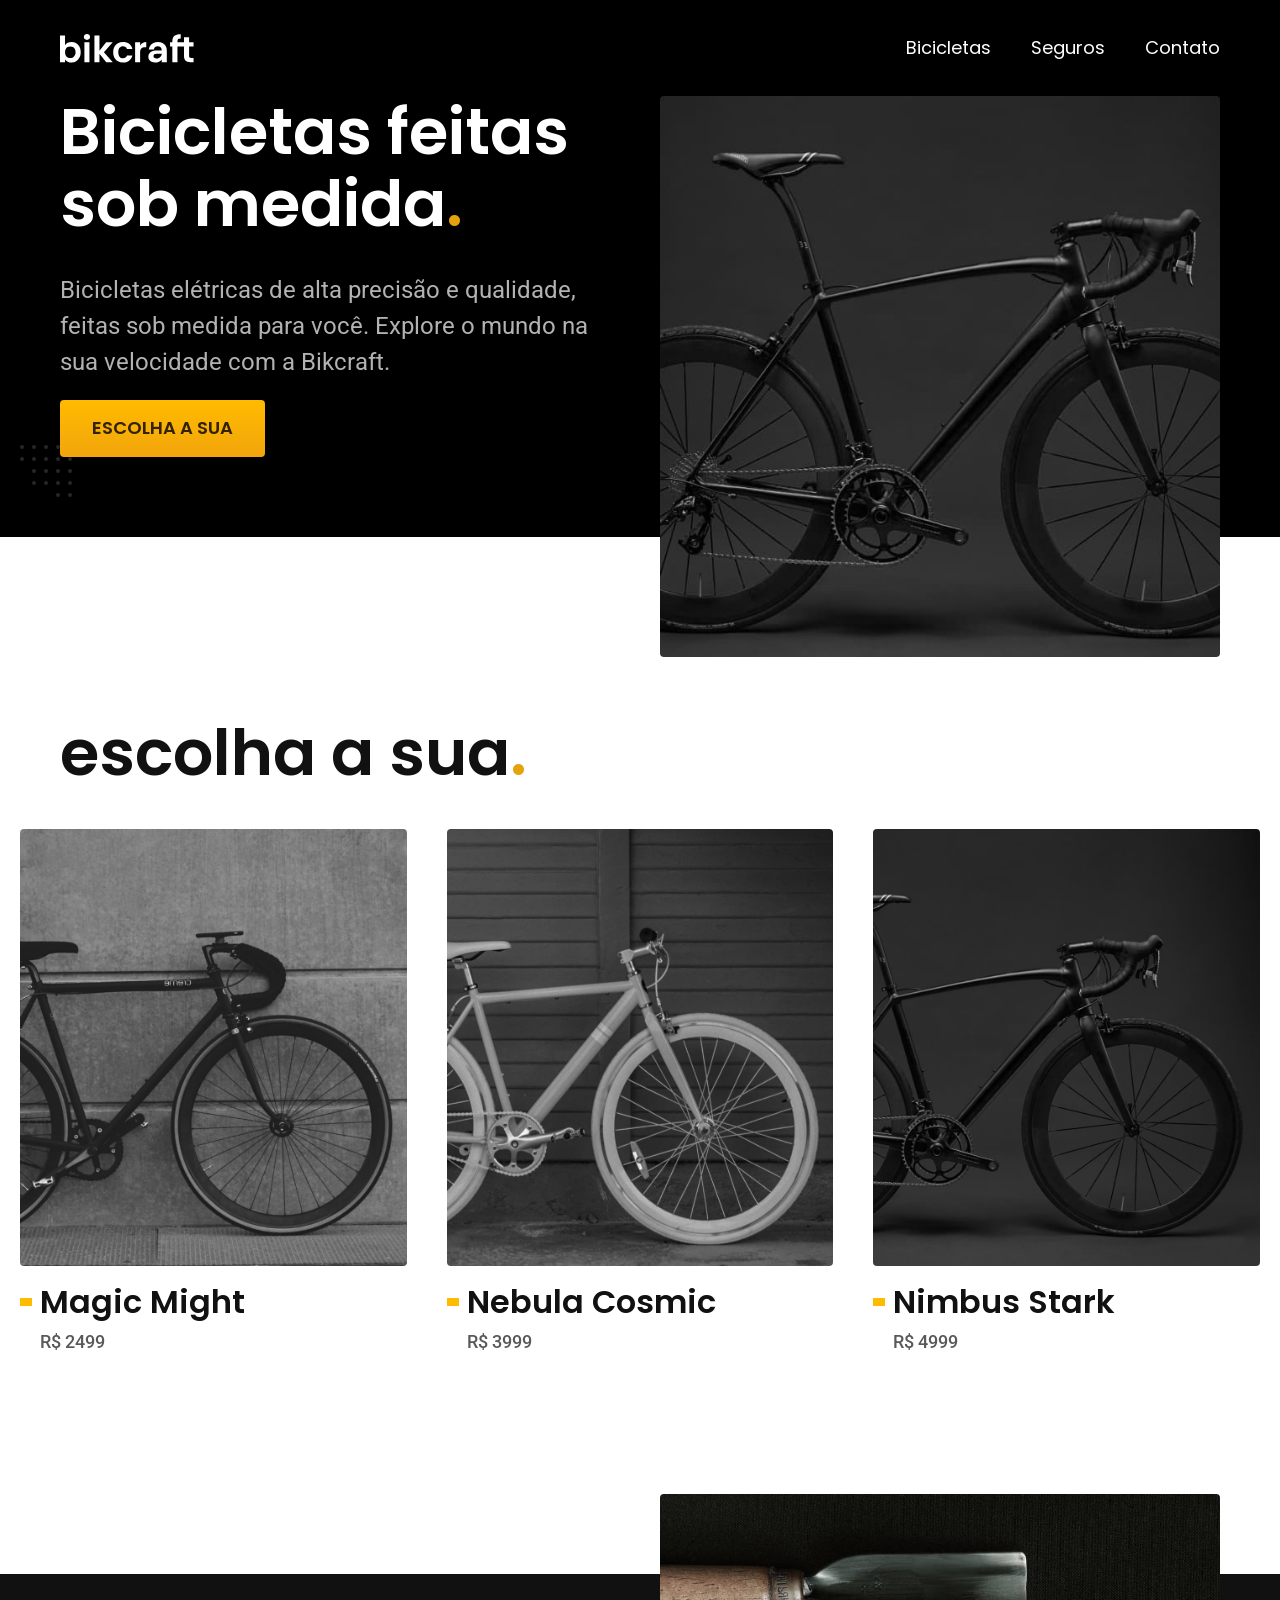
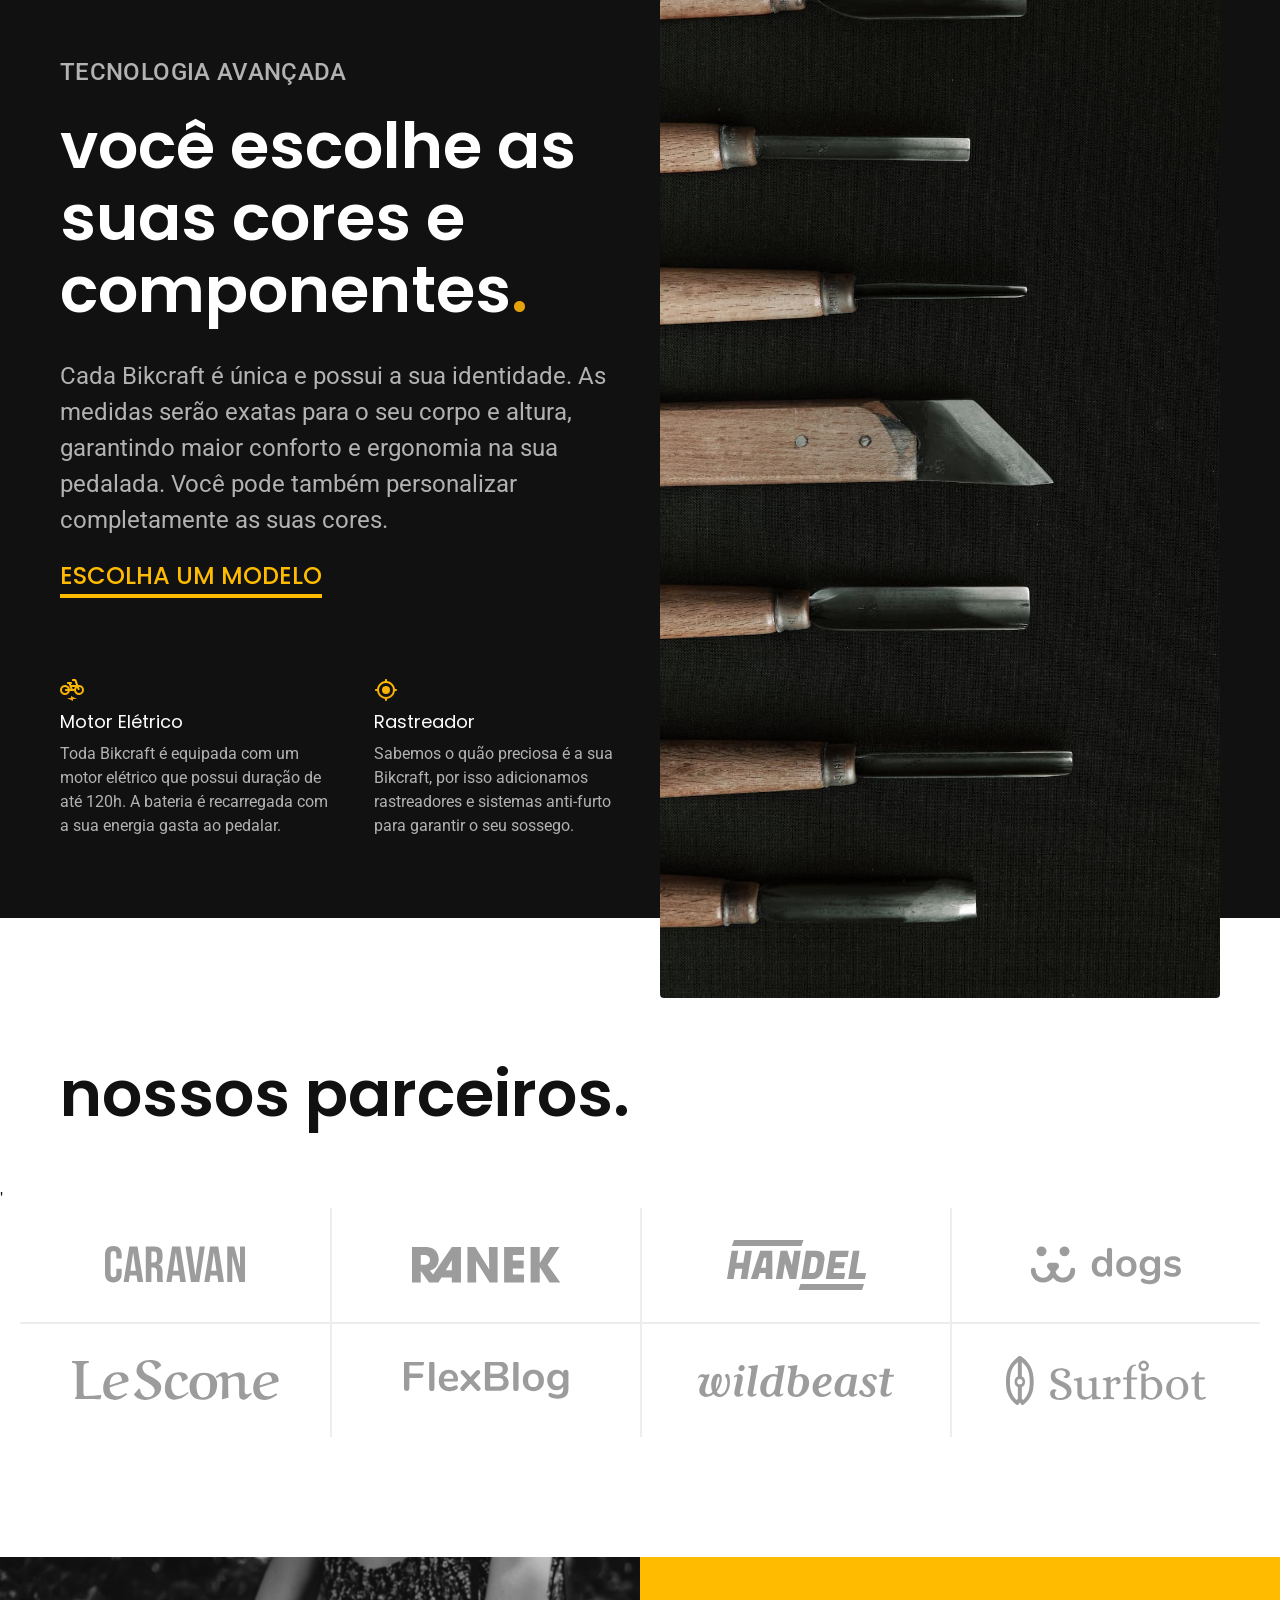
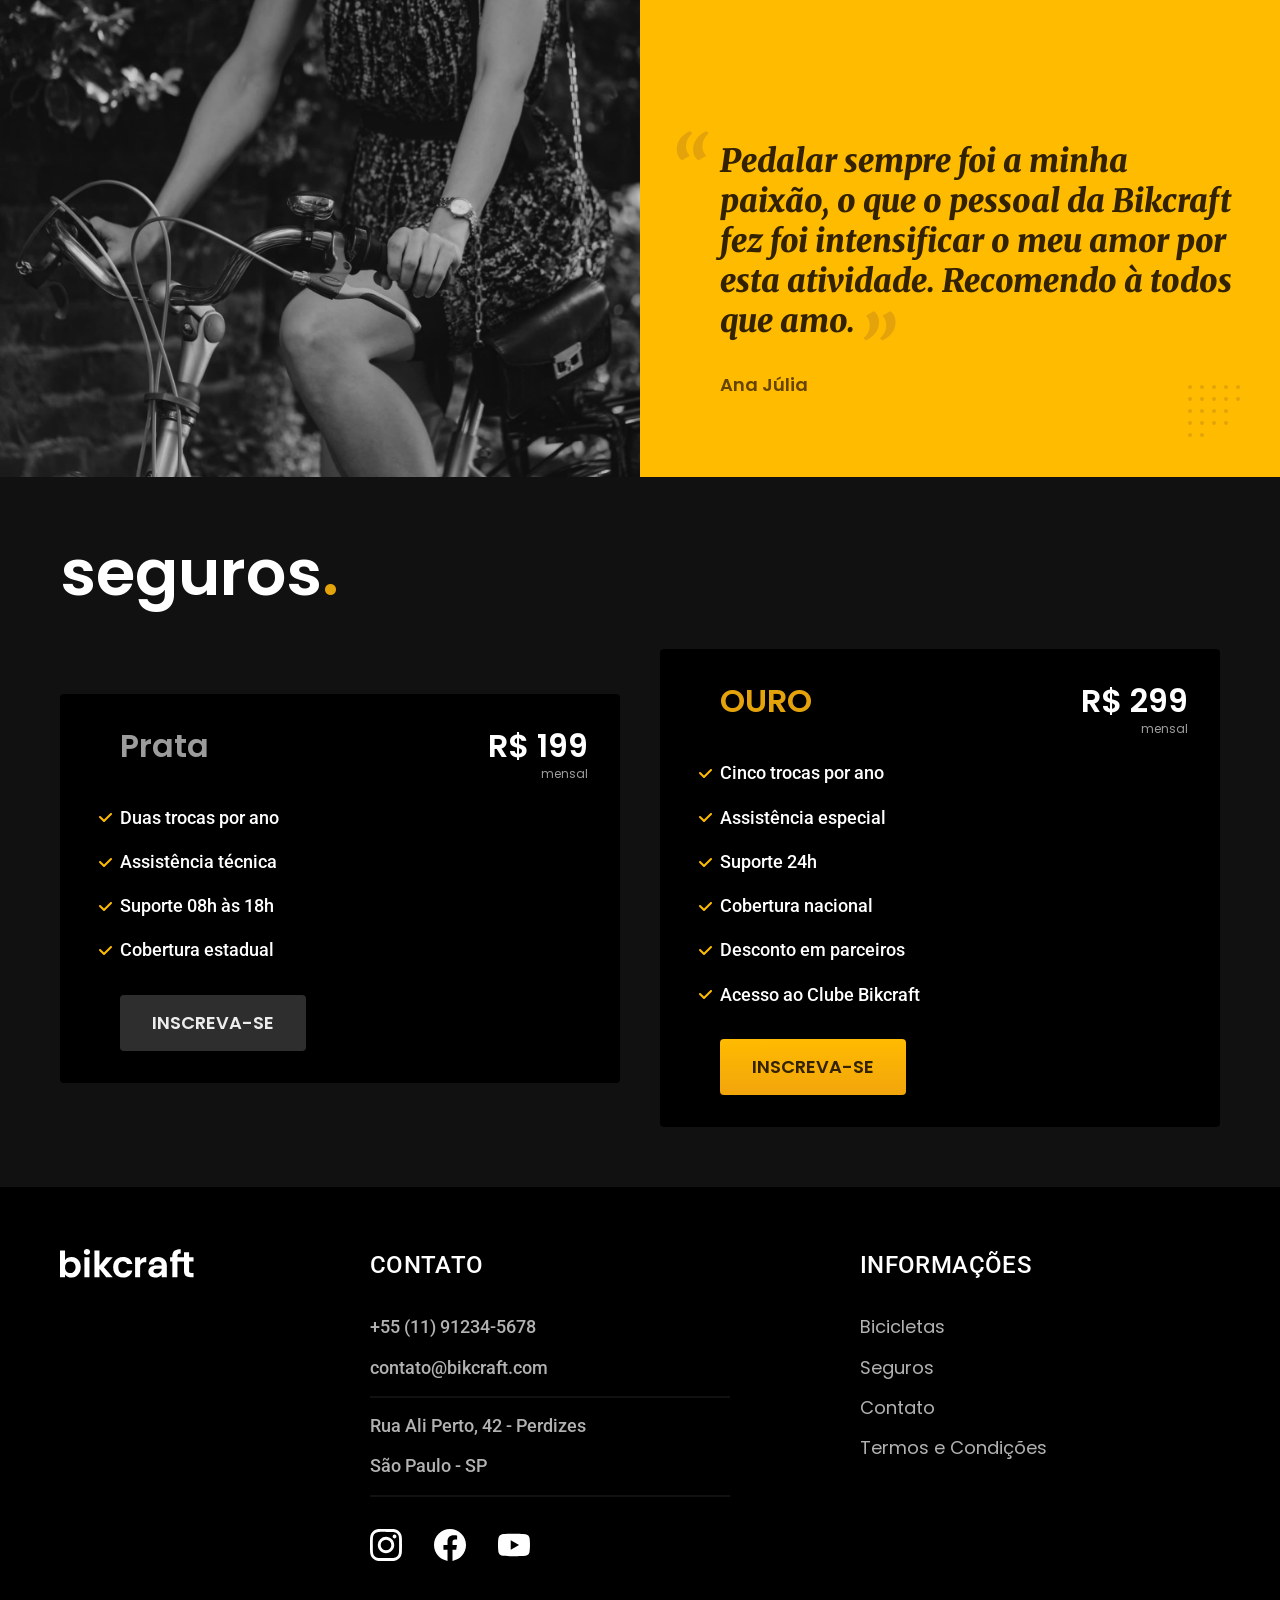
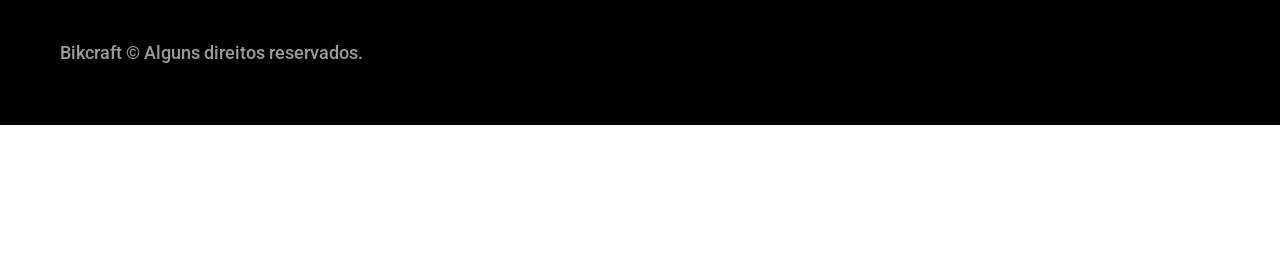
==== index.html @ 638754f0 "implementacao-JavaScript" ====
<!DOCTYPE html>
<html lang="pt-br">

<head>
  <meta charset="UTF-8">
  <meta name="viewport" content="width=device-width, initial-scale=1.0">
  <title>Bikcraft - Biciclétas Elétricas</title>
  <meta name="description" content="Bicicletas elétricas de alta precisão e qualidade, feitas sob medida para você. Explore o mundo na sua velocidade com a Bikcraft.">

  <link rel="preload" href="./css/style.css" as="style">
  <link rel="stylesheet" href="./css/style.css">

  <link rel="preconnect" href="https://fonts.googleapis.com">
  <link rel="preconnect" href="https://fonts.gstatic.com" crossorigin>
  <link href="https://fonts.googleapis.com/css2?family=Merriweather:ital,opsz,wght@0,18..144,900;1,18..144,900&family=Poppins:wght@400;600&family=Roboto:wght@400..500&display=swap" rel="stylesheet">
</head>

<body>
  <header class="header-bg">
    <div class="header container">
      <a href="./">
        <img src="./img/bikcraft.svg" width="136" height="32" alt="Bikcraft">
      </a>

      <nav aria-label="primaria">
        <ul class="header-menu font-1-m cor-w">
          <li><a href="./bicicletas.html">Bicicletas</a></li>
          <li><a href="./seguros.html">Seguros</a></li>
          <li><a href="./contato.html">Contato</a></li>
        </ul>
      </nav>
    </div>
  </header>

  <main class="intro-bg">
    <div class="intro container">
      <div class="intro-conteudo">
        <h1 class="font-1-xxl cor-w">Bicicletas feitas sob medida<span class="cor-p1">.</span></h1>
        <p class="font-2-l cor-5">Bicicletas elétricas de alta precisão e qualidade, feitas sob medida para você. Explore o mundo na sua velocidade com a Bikcraft.</p>
        <a href="./bicicletas.html" class="botao">Escolha a sua</a>
      </div>
      <picture>
        <source media="(max-width: 800px)" srcset="./img/bicicletas/nimbus.jpg">
        <img src="./img/fotos/introducao.jpg" width="1280" height="1600" alt="Bicicleta elétrica preta.">
      </picture>
    </div>
  </main>

  <article class="bicicletas-lista">
    <h2 class="font-1-xxl container">escolha a sua<span class="cor-p1">.</span></h2>

    <ul>
      <li>
        <a href="./bicicletas/magic.html">
          <img src="./img/bicicletas/magic-home.jpg" width="920" height="1040" alt="Bicicleta Magic">
          <h3 class="font-1-xl">Magic Might</h3>
          <span class="font-2-m cor-8">R$ 2499</span>
        </a>
      </li>
      <li>
        <a href="./bicicletas/Nebula.html">
          <img src="./img/bicicletas/nebula-home.jpg" width="920" height="1040" alt="Bicicleta Nebula">
          <h3 class="font-1-xl">Nebula Cosmic</h3>
          <span class="font-2-m cor-8">R$ 3999</span>
        </a>
      </li>
      <li>
        <a href="./bicicletas/Nimbus.html">
          <img src="./img/bicicletas/nimbus-home.jpg" width="920" height="1040" alt="Bicicleta Nimbus">
          <h3 class="font-1-xl">Nimbus Stark</h3>
          <span class="font-2-m cor-8">R$ 4999</span>
        </a>
      </li>
    </ul>
  </article>

  <article class="tecnologia-bg">
    <div class="tecnologia container">
      <div class="tecnologia-conteudo">
        <span class="font-2-l-b cor-5">Tecnologia Avançada</span>
        <h2 class="font-1-xxl cor-w">você escolhe as suas cores e componentes<span class="cor-p1">.</span></h2>
        <p class="font-2-l cor-5">Cada Bikcraft é única e possui a sua identidade. As medidas serão exatas para o seu corpo e altura, garantindo maior conforto e ergonomia na sua pedalada. Você pode também personalizar completamente as suas cores.</p>
        <a class="link" href="./bicicletas.html">Escolha um modelo</a>

        <div class="tecnologia-vantagens">
          <div>
            <img src="./img/icones/eletrica.svg" width="24" height="24" alt="">
            <h3 class="font-1-m cor-w">Motor Elétrico</h3>
            <p class="font-2-s cor-5">Toda Bikcraft é equipada com um motor elétrico que possui duração de até 120h. A bateria é recarregada com a sua energia gasta ao pedalar.</p>
          </div>
          <div>
            <img src="./img/icones/rastreador.svg" width="24" height="24" alt="">
            <h3 class="font-1-m cor-w">Rastreador</h3>
            <p class="font-2-s cor-5">Sabemos o quão preciosa é a sua Bikcraft, por isso adicionamos rastreadores e sistemas anti-furto para garantir o seu sossego.</p>
          </div>
        </div>
      </div>
      <div class="tecnologia-imagem">
        <img src="./img/fotos/tecnologia.jpg" width="1200" height="1920" alt="">
      </div>
    </div>
  </article>

  <section class="parceiros" aria-label="Nossos Parceiros">
    <h2 class="container font-1-xxl">nossos parceiros.</h2>'

    <ul>
      <li><img src="./img/parceiros/caravan.svg" width="140" height="38" alt="caravan"></li>
      <li><img src="./img/parceiros/ranek.svg" width="149" height="36" alt="ranek.svg"></li>
      <li><img src="./img/parceiros/handel.svg" width="139" height="50" alt="handel.svg"></li>
      <li><img src="./img/parceiros/dogs.svg" width="152" height="39" alt="dogs.svg"></li>
      <li><img src="./img/parceiros/lescone.svg" width="208" height="41" alt="lescone.svg"></li>
      <li><img src="./img/parceiros/flexblog.svg" width="165" height="38" alt="flexblog.svg"></li>
      <li><img src="./img/parceiros/wildbeast.svg" width="196" height="34" alt="wildbeast.svg"></li>
      <li><img src="./img/parceiros/surfbot.svg" width="200" height="49" alt="surfbot.svg"></li>
    </ul>
  </section>

  <section class="depoimento" aria-label="Depoimento">
    <div>
      <img src="./img/fotos/depoimento.jpg" width="1560" height="1360" alt="Pessoa pedalando uma bicicleta Bikcraft">
    </div>
    <div class="depoimento-conteudo">
      <blockquote class="font-1-xl cor-p5">
        <p>Pedalar sempre foi a minha paixão, o que o pessoal da Bikcraft fez foi intensificar o meu amor por esta atividade. Recomendo à todos que amo.</p>
      </blockquote>
      <span class="font-1-m-b cor-p4">Ana Júlia</span>
    </div>
  </section>

  <article class="seguros-bg">
    <div class="seguros container">
      <h2 class="font-1-xxl cor-w">seguros<span class="cor-p1">.</span></h2>
      <div class="seguros-item">
        <h3 class="font-1-xl cor-6">Prata</h3>
        <span class="font-1-xl cor-w">R$ 199 <span class="font-1-xs cor-6">mensal</span></span>
        <ul class="font-2-m cor-w">
          <li>Duas trocas por ano</li>
          <li>Assistência técnica</li>
          <li>Suporte 08h às 18h</li>
          <li>Cobertura estadual</li>
        </ul>
        <a class="botao secundario" href="./orcamento.html">Inscreva-se</a>
      </div>
      <div class="seguros-item">
        <h3 class="font-1-xl cor-p1">OURO</h3>
        <span class="font-1-xl cor-w">R$ 299 <span class="font-1-xs cor-6">mensal</span></span>
        <ul class="font-2-m cor-w">
          <li>Cinco trocas por ano</li>
          <li>Assistência especial</li>
          <li>Suporte 24h</li>
          <li>Cobertura nacional</li>
          <li>Desconto em parceiros</li>
          <li>Acesso ao Clube Bikcraft</li>
        </ul>
        <a class="botao" href="./orcamento.html">Inscreva-se</a>
      </div>
    </div>
  </article>

  <footer class="footer-bg">
    <div class="footer container">
      <img src="./img/bikcraft.svg" width="136" height="32" alt="Bikcraft">
      <div class="footer-contato">
        <h3 class="font-2-l-b cor-w">Contato</h3>
        <ul class="font-2-m cor-5">
          <li><a href="tel:+5511912345678">+55 (11) 91234-5678</a></li>
          <li><a href="mailto:contato@bikcraft.com">contato@bikcraft.com</a></li>
          <li>Rua Ali Perto, 42 - Perdizes</li>
          <li>São Paulo - SP</li>
        </ul>
        <div class="footer-redes">
          <a href="./">
            <img src="./img/redes/instagram.svg" width="32" height="32" alt="Instagram">
          </a>
          <a href="./">
            <img src="./img/redes/facebook.svg" width="32" height="32" alt="Facebook.svg">
          </a>
          <a href="./">
            <img src="./img/redes/youtube.svg" width="32" height="32" alt="Youtube.svg">
          </a>
        </div>
      </div>
      <div class="footer-infos">
        <h3 class="font-2-l-b cor-w">informações
        </h3>
        <nav>
          <ul class="font-1-m cor-5">
            <li>
            <li><a href="./bicicletas.html">Bicicletas</a></li>
            <li><a href="./seguros.html">Seguros</a></li>
            <li><a href="./contato.html">Contato</a></li>
            <li><a href="./termos.html">Termos e Condições</a></li>
            </li>
          </ul>
        </nav>
      </div>
      <p class="footer-copy font-2-m cor-6">Bikcraft © Alguns direitos reservados.</p>
    </div>
  </footer>

  <script src="./js/script.js"></script>
  <script src="./js/script.js"></script>
</body>

</html>
---- css/style.css ----
@import url("./global/global.css");
@import url("./global/header.css");
@import url("./global/footer.css");

/* Utilidades */
@import url("./utilidades/tipografia.css");
@import url("./utilidades/cores.css");
@import url("./utilidades/componentes.css");
@import url("./utilidades/formulario.css");

/* Home */
@import url("./home/intro.css");
@import url("./home/tecnologia.css");
@import url("./home/parceiros.css");
@import url("./home/depoimento.css");

/* Bicicletas */
@import url("./bicicletas/bicicletas-lista.css");
@import url("./bicicletas/bicicletas.css");

/* Bicicleta */
@import url("./bicicleta/bicicleta.css");
@import url("./bicicleta/seguro.css");

/* Seguros */
@import url("./seguros/seguros.css");
@import url("./seguros/vantagens.css");
@import url("./seguros/perguntas.css");

/* Contato */
@import url("./contato/contato.css");
@import url("./contato/lojas.css");

/* Contato */
@import url("./orcamento/orcamento.css");

/* Termos */
@import url("./termos/termos.css");
---- css/style.css ----
@import url("./global/global.css");
@import url("./global/header.css");
@import url("./global/footer.css");

/* Utilidades */
@import url("./utilidades/tipografia.css");
@import url("./utilidades/cores.css");
@import url("./utilidades/componentes.css");
@import url("./utilidades/formulario.css");

/* Home */
@import url("./home/intro.css");
@import url("./home/tecnologia.css");
@import url("./home/parceiros.css");
@import url("./home/depoimento.css");

/* Bicicletas */
@import url("./bicicletas/bicicletas-lista.css");
@import url("./bicicletas/bicicletas.css");

/* Bicicleta */
@import url("./bicicleta/bicicleta.css");
@import url("./bicicleta/seguro.css");

/* Seguros */
@import url("./seguros/seguros.css");
@import url("./seguros/vantagens.css");
@import url("./seguros/perguntas.css");

/* Contato */
@import url("./contato/contato.css");
@import url("./contato/lojas.css");

/* Contato */
@import url("./orcamento/orcamento.css");

/* Termos */
@import url("./termos/termos.css");
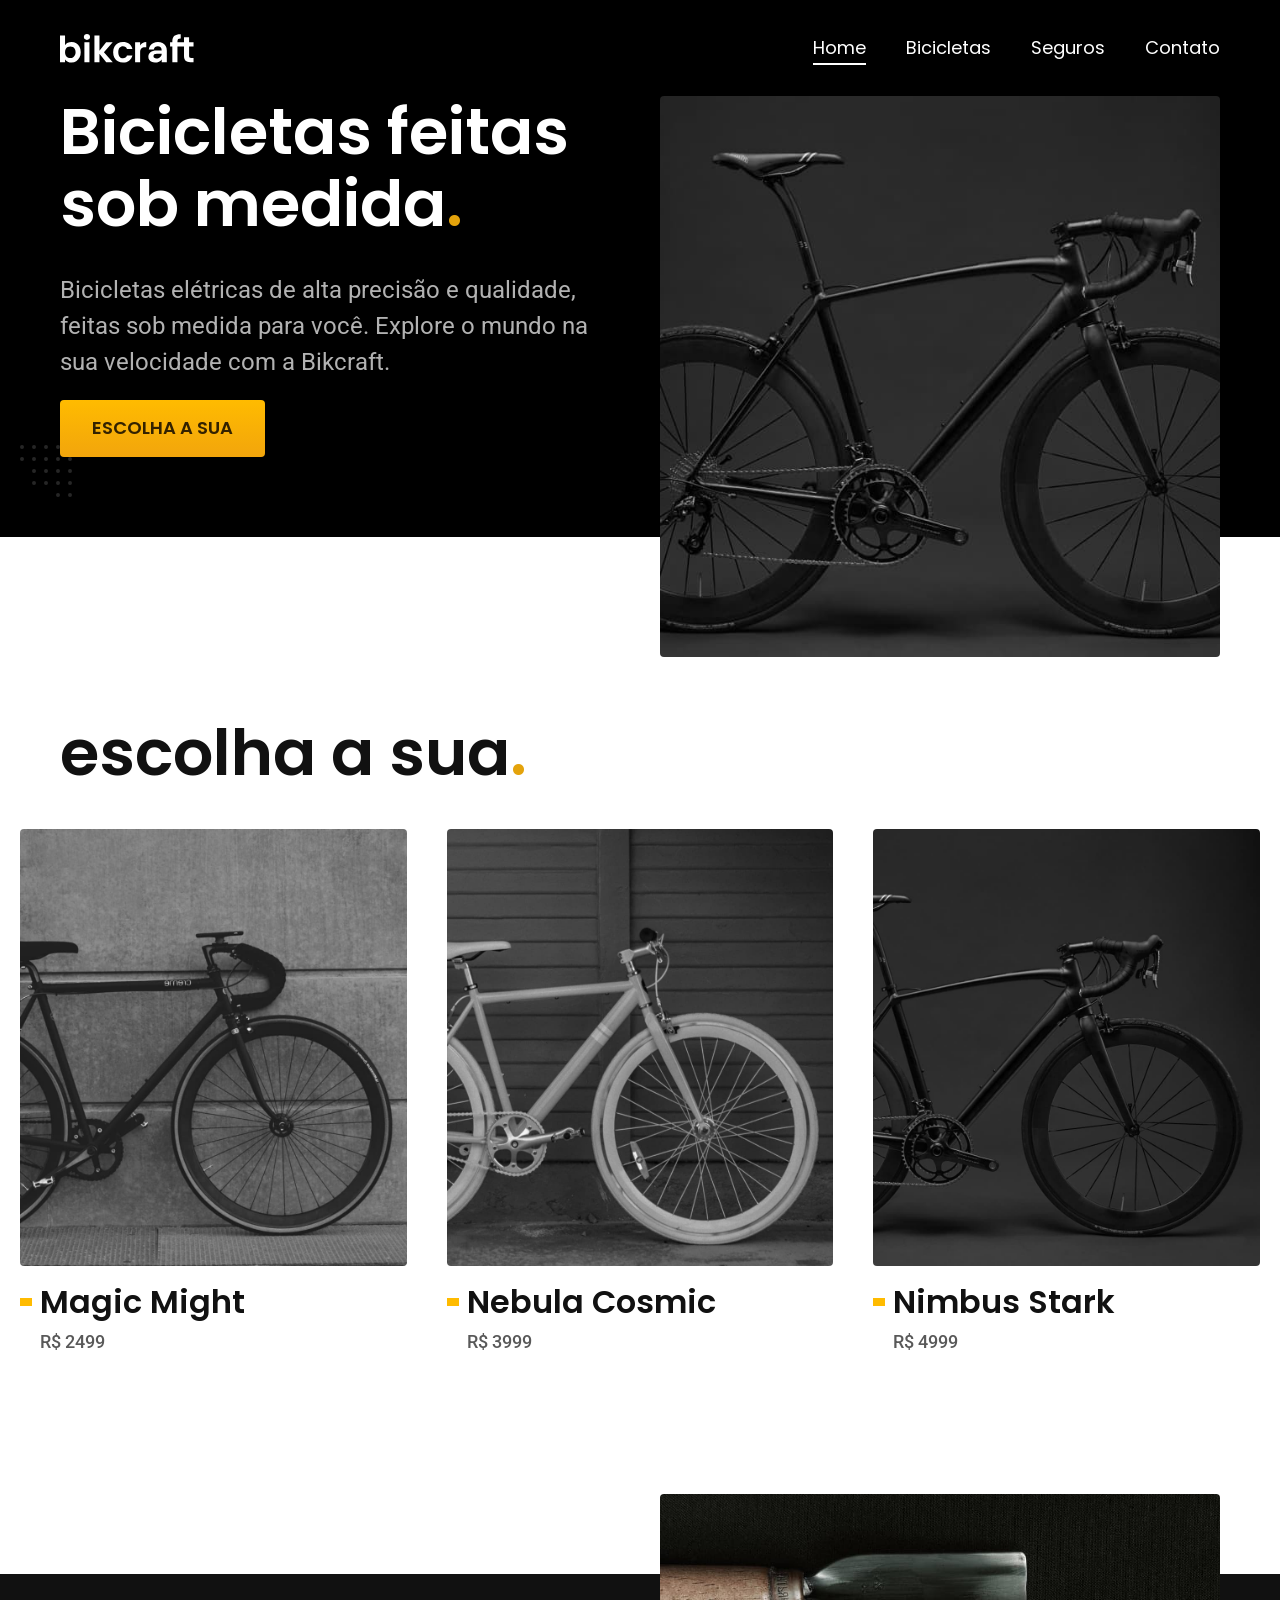
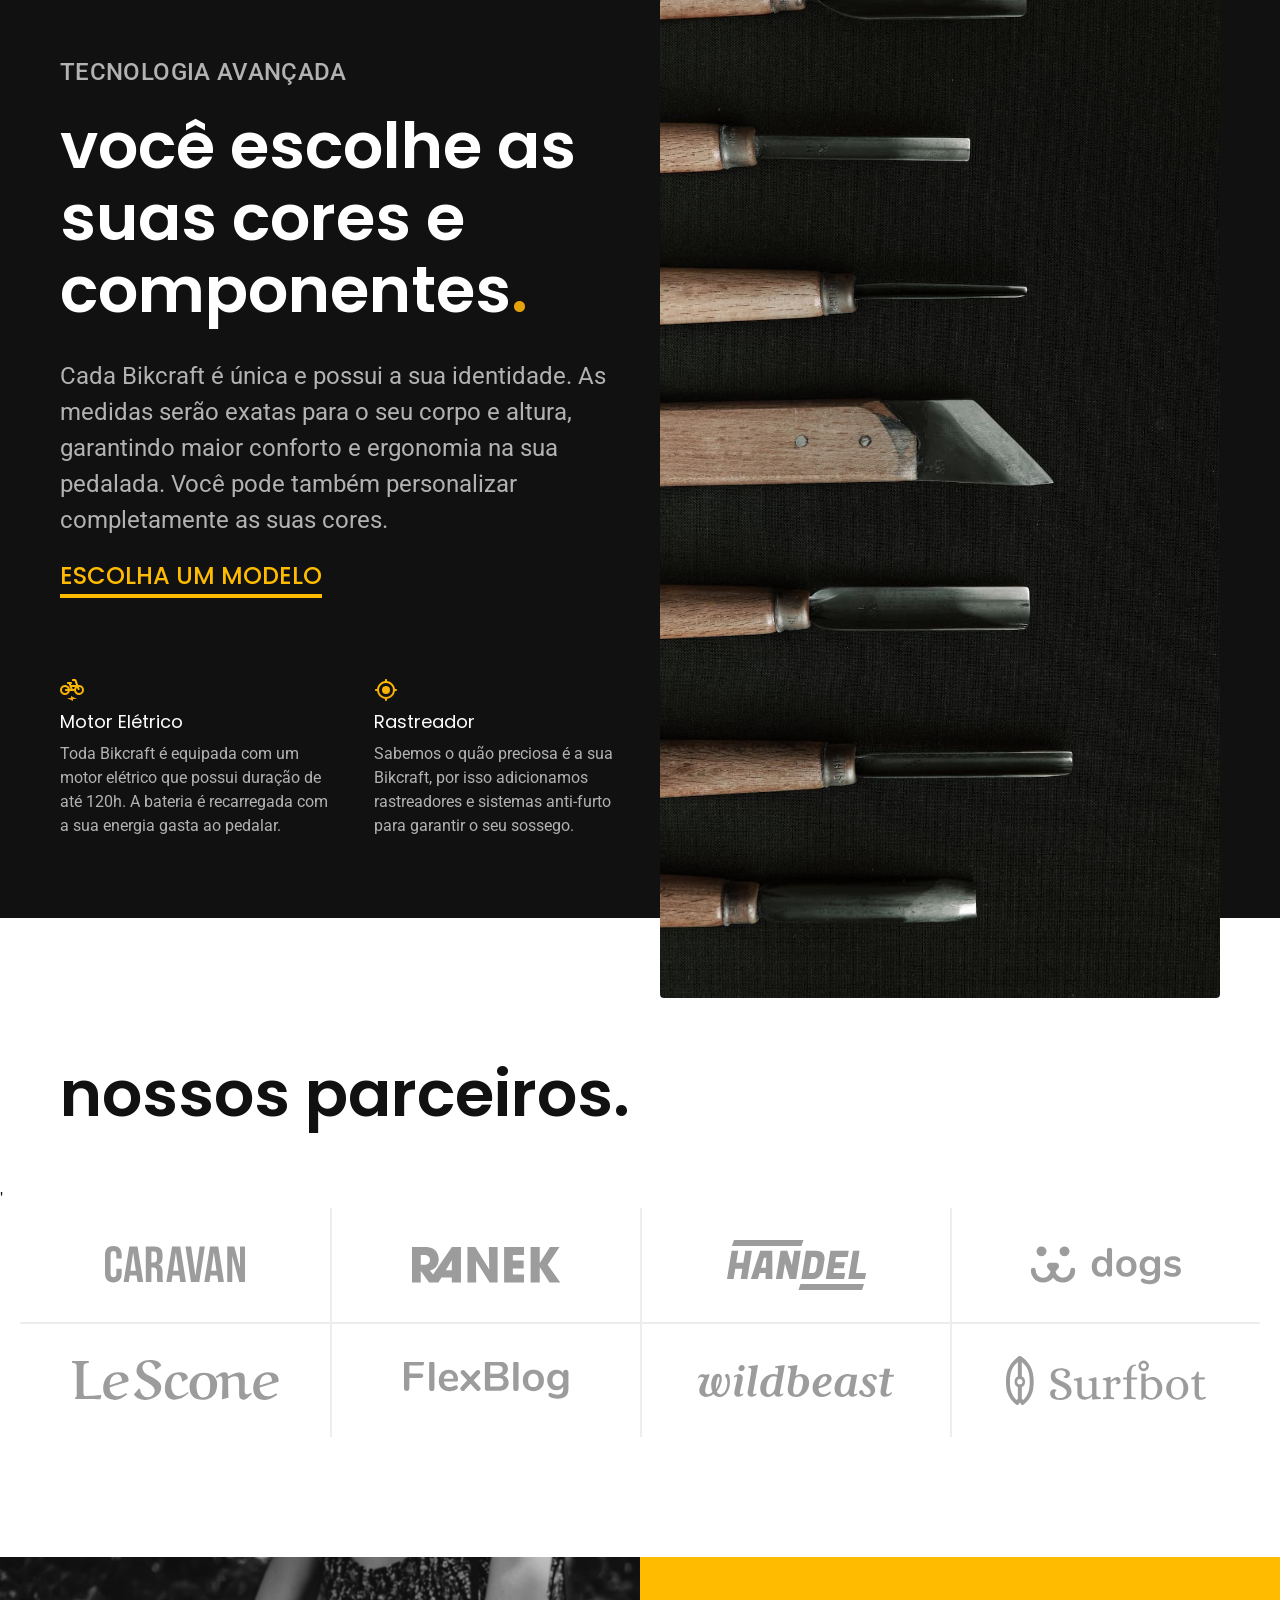
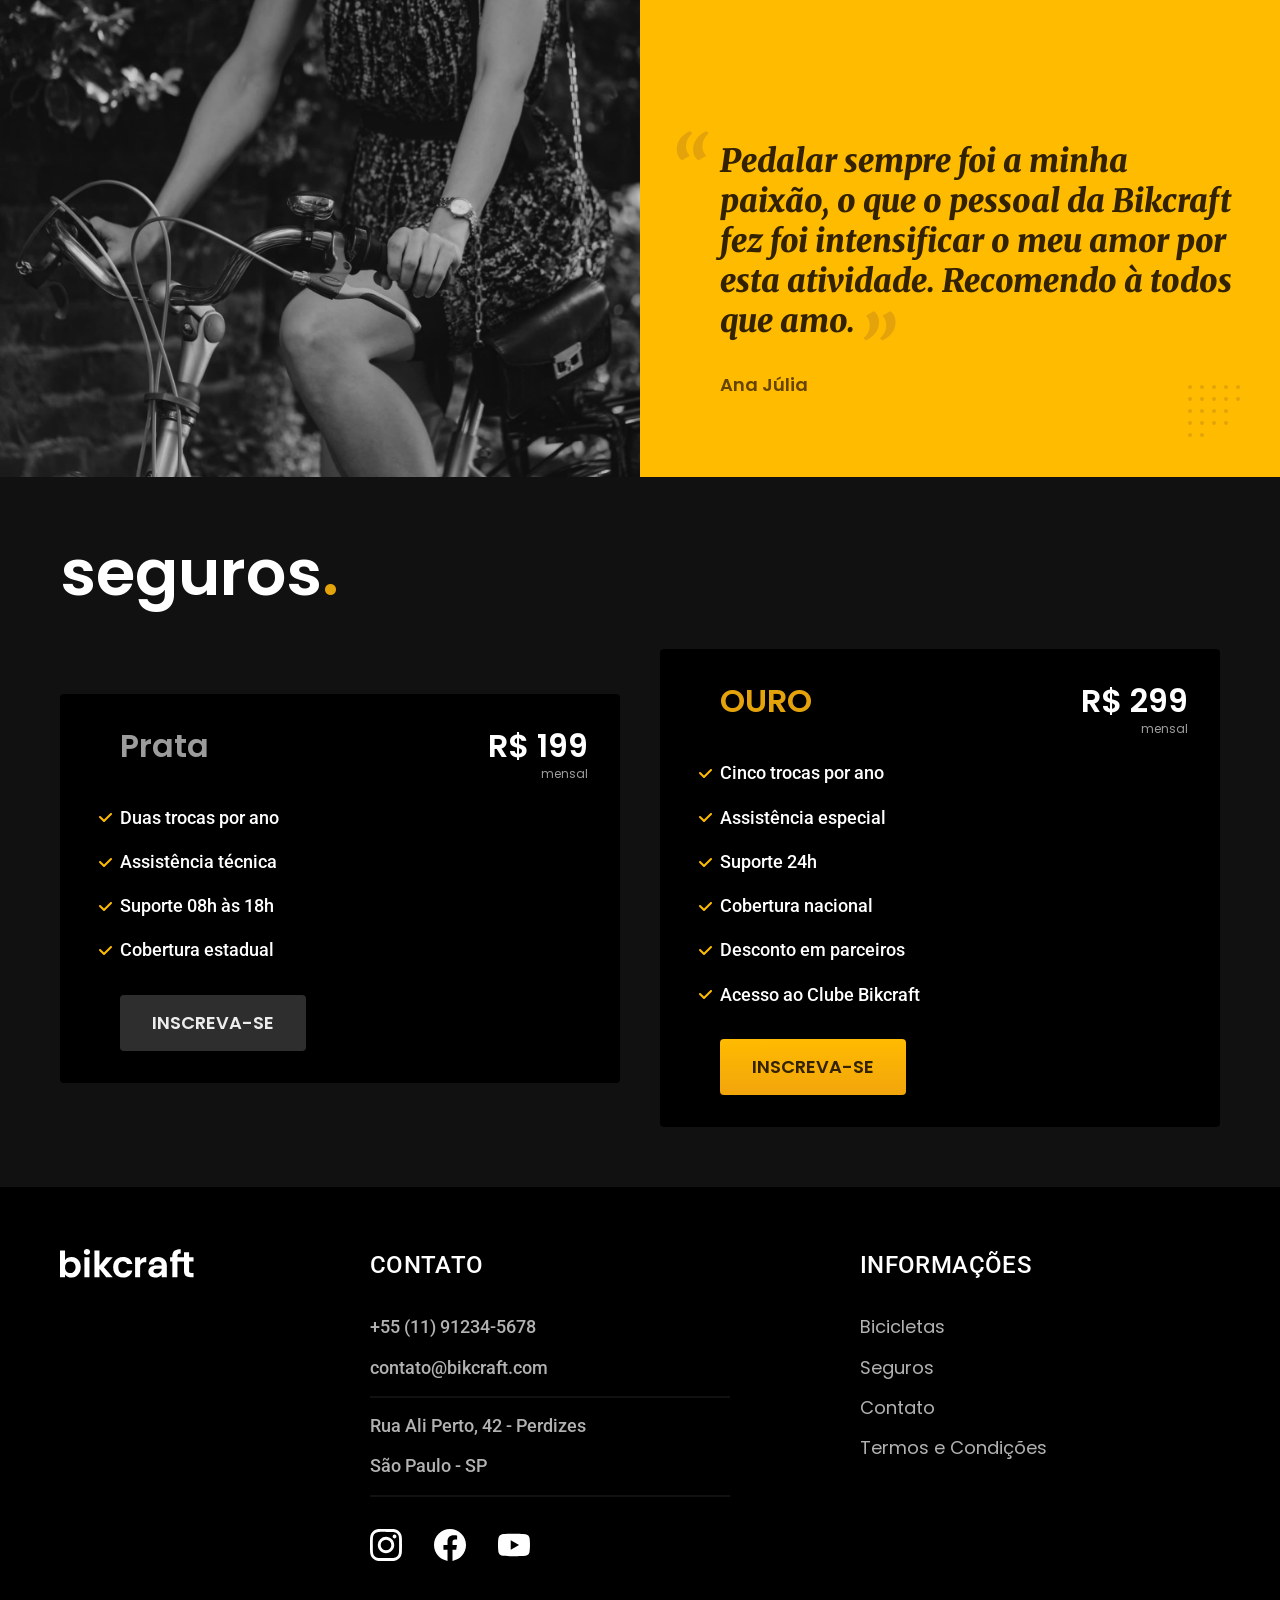
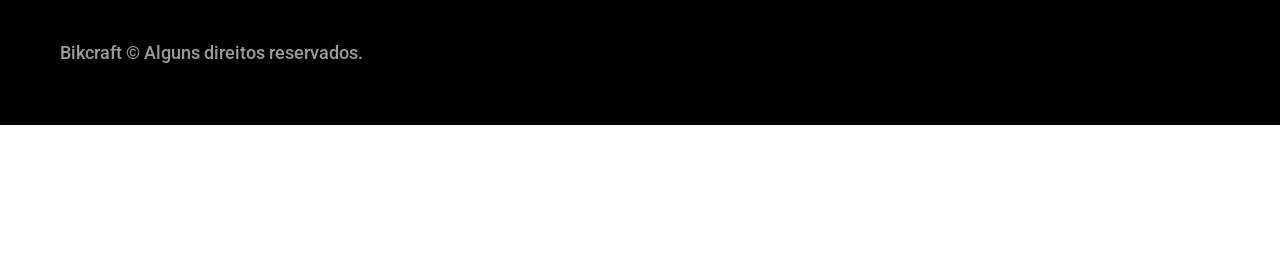
==== commit ff8afcfa: "orcamento-JavaScript" ====
--- a/index.html
+++ b/index.html
@@ -24,6 +24,7 @@
 
       <nav aria-label="primaria">
         <ul class="header-menu font-1-m cor-w">
+          <li><a href="./index.html">Home</a></li>
           <li><a href="./bicicletas.html">Bicicletas</a></li>
           <li><a href="./seguros.html">Seguros</a></li>
           <li><a href="./contato.html">Contato</a></li>
@@ -200,7 +201,6 @@
   </footer>
 
   <script src="./js/script.js"></script>
-  <script src="./js/script.js"></script>
 </body>
 
 </html>
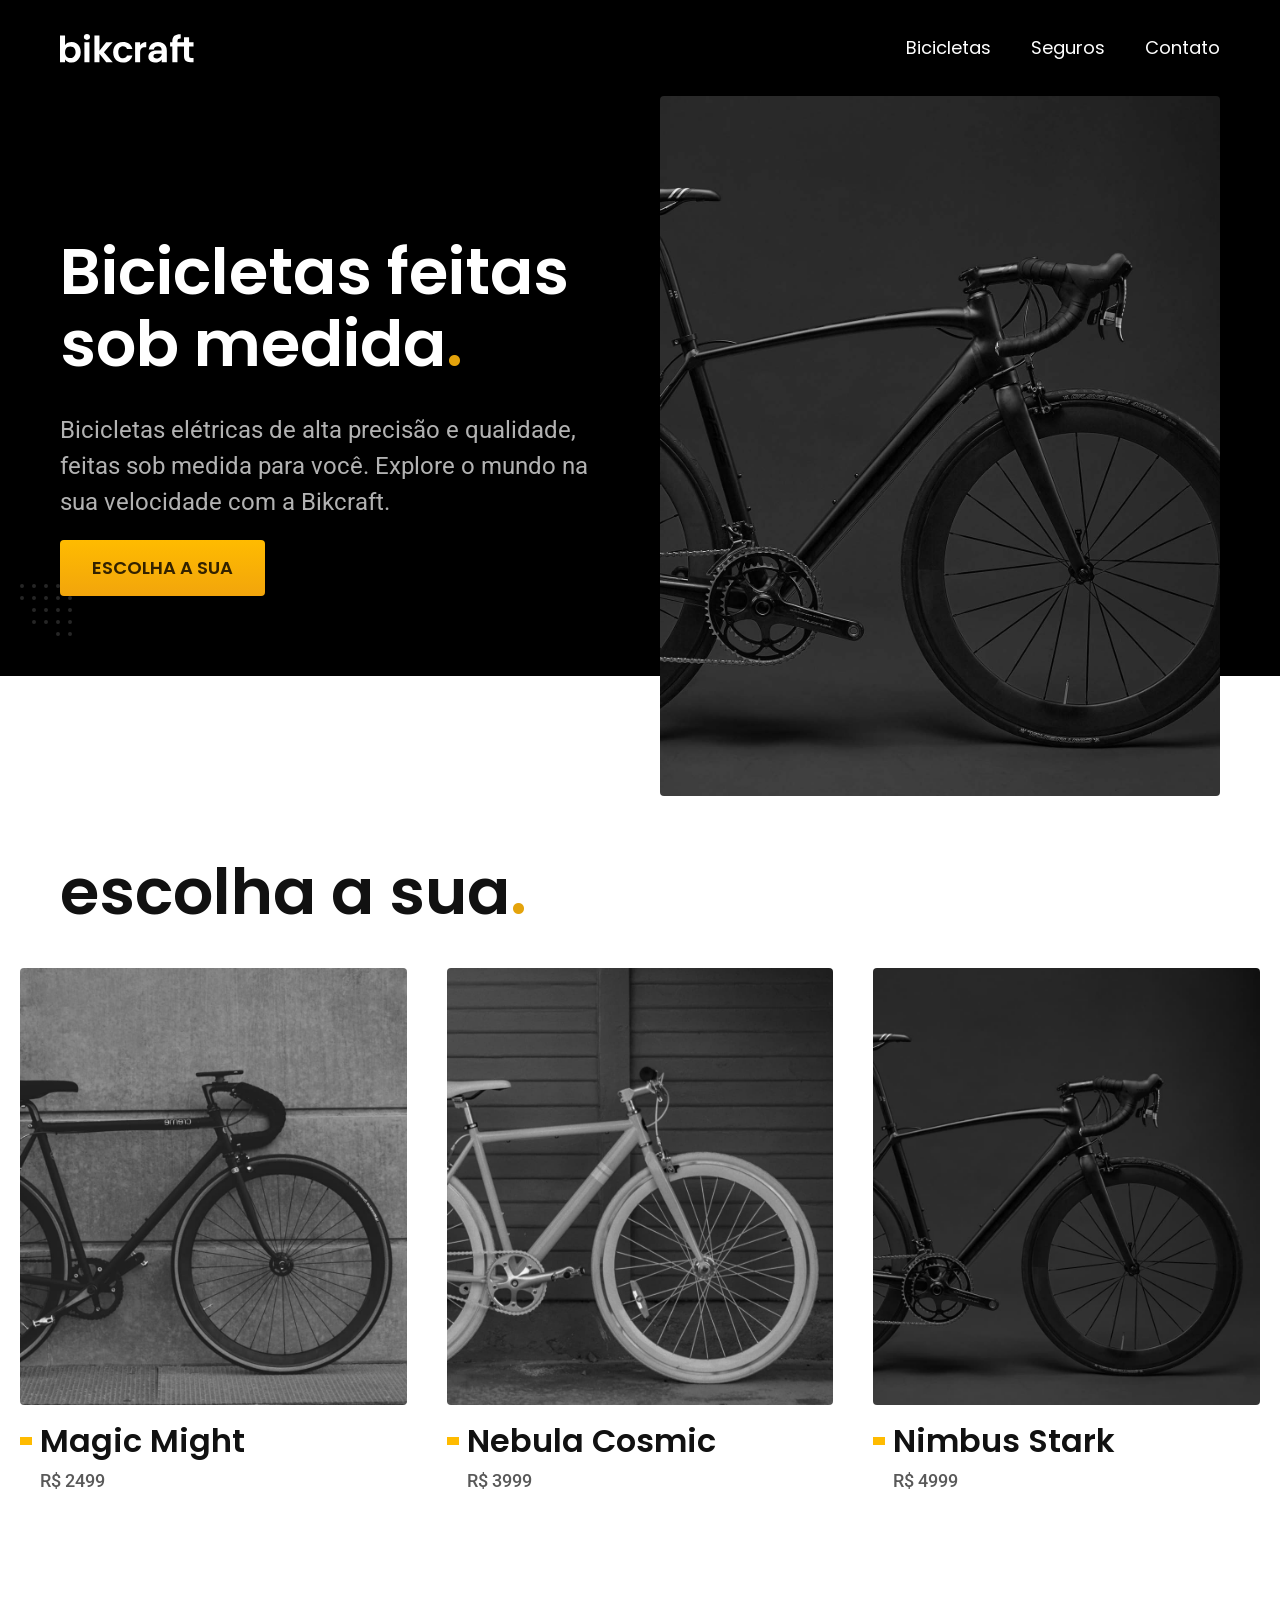
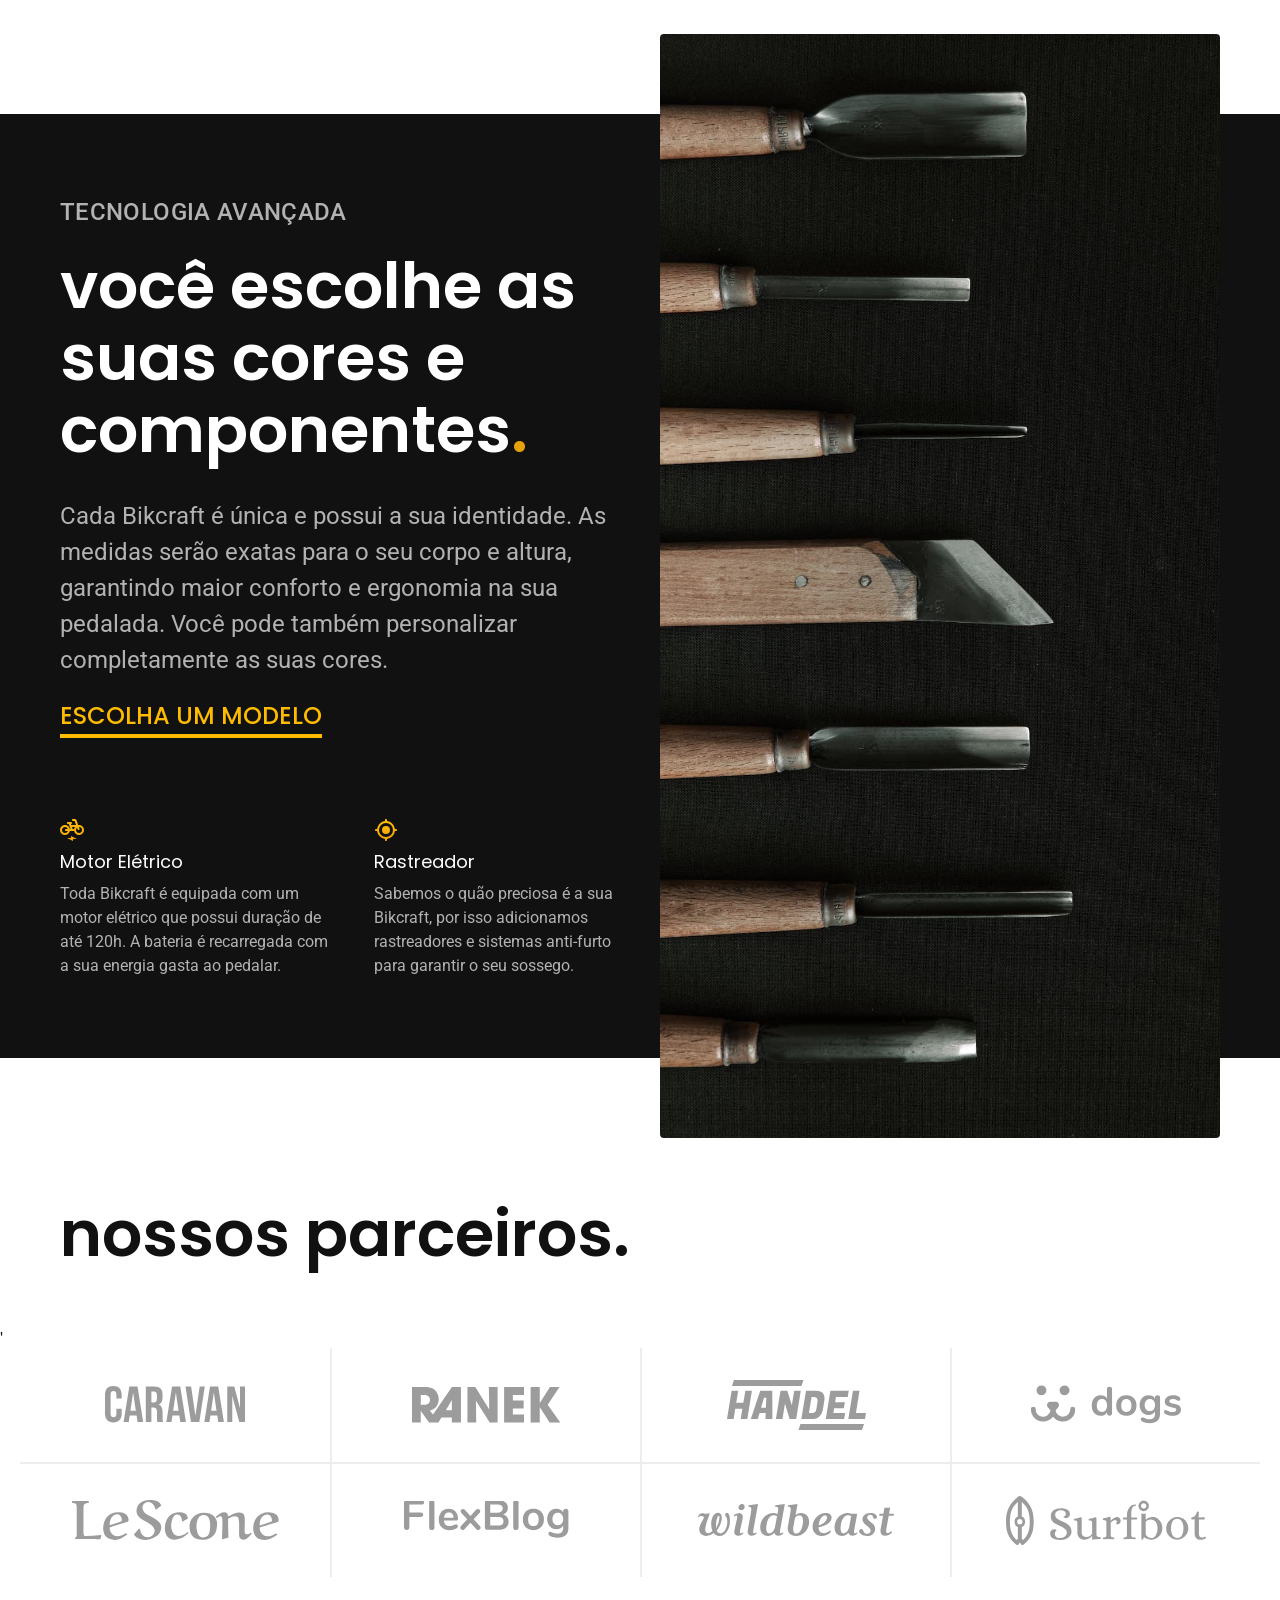
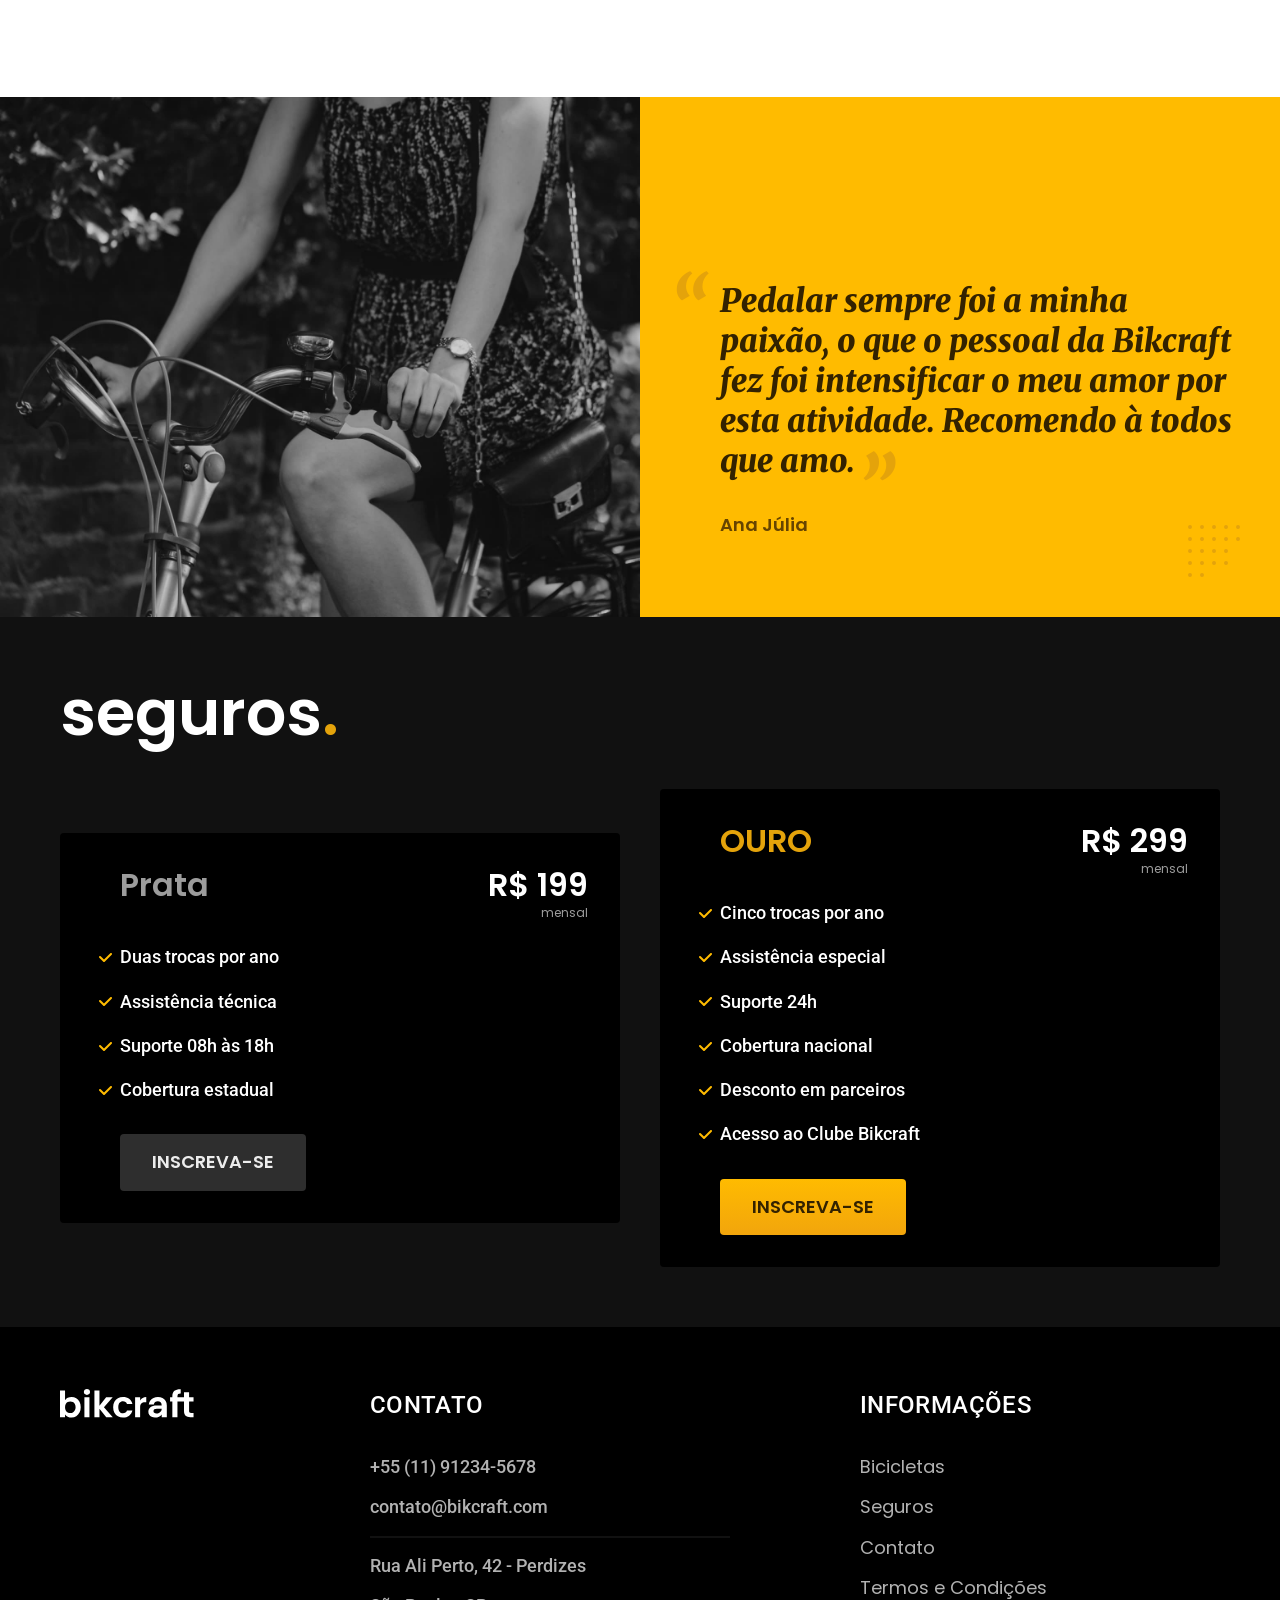
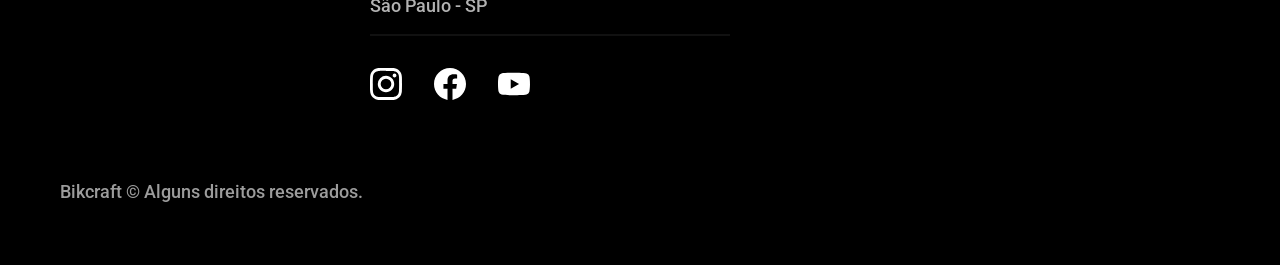
==== commit 455f2164: "ajustes-header" ====
--- a/index.html
+++ b/index.html
@@ -24,7 +24,6 @@
 
       <nav aria-label="primaria">
         <ul class="header-menu font-1-m cor-w">
-          <li><a href="./index.html">Home</a></li>
           <li><a href="./bicicletas.html">Bicicletas</a></li>
           <li><a href="./seguros.html">Seguros</a></li>
           <li><a href="./contato.html">Contato</a></li>
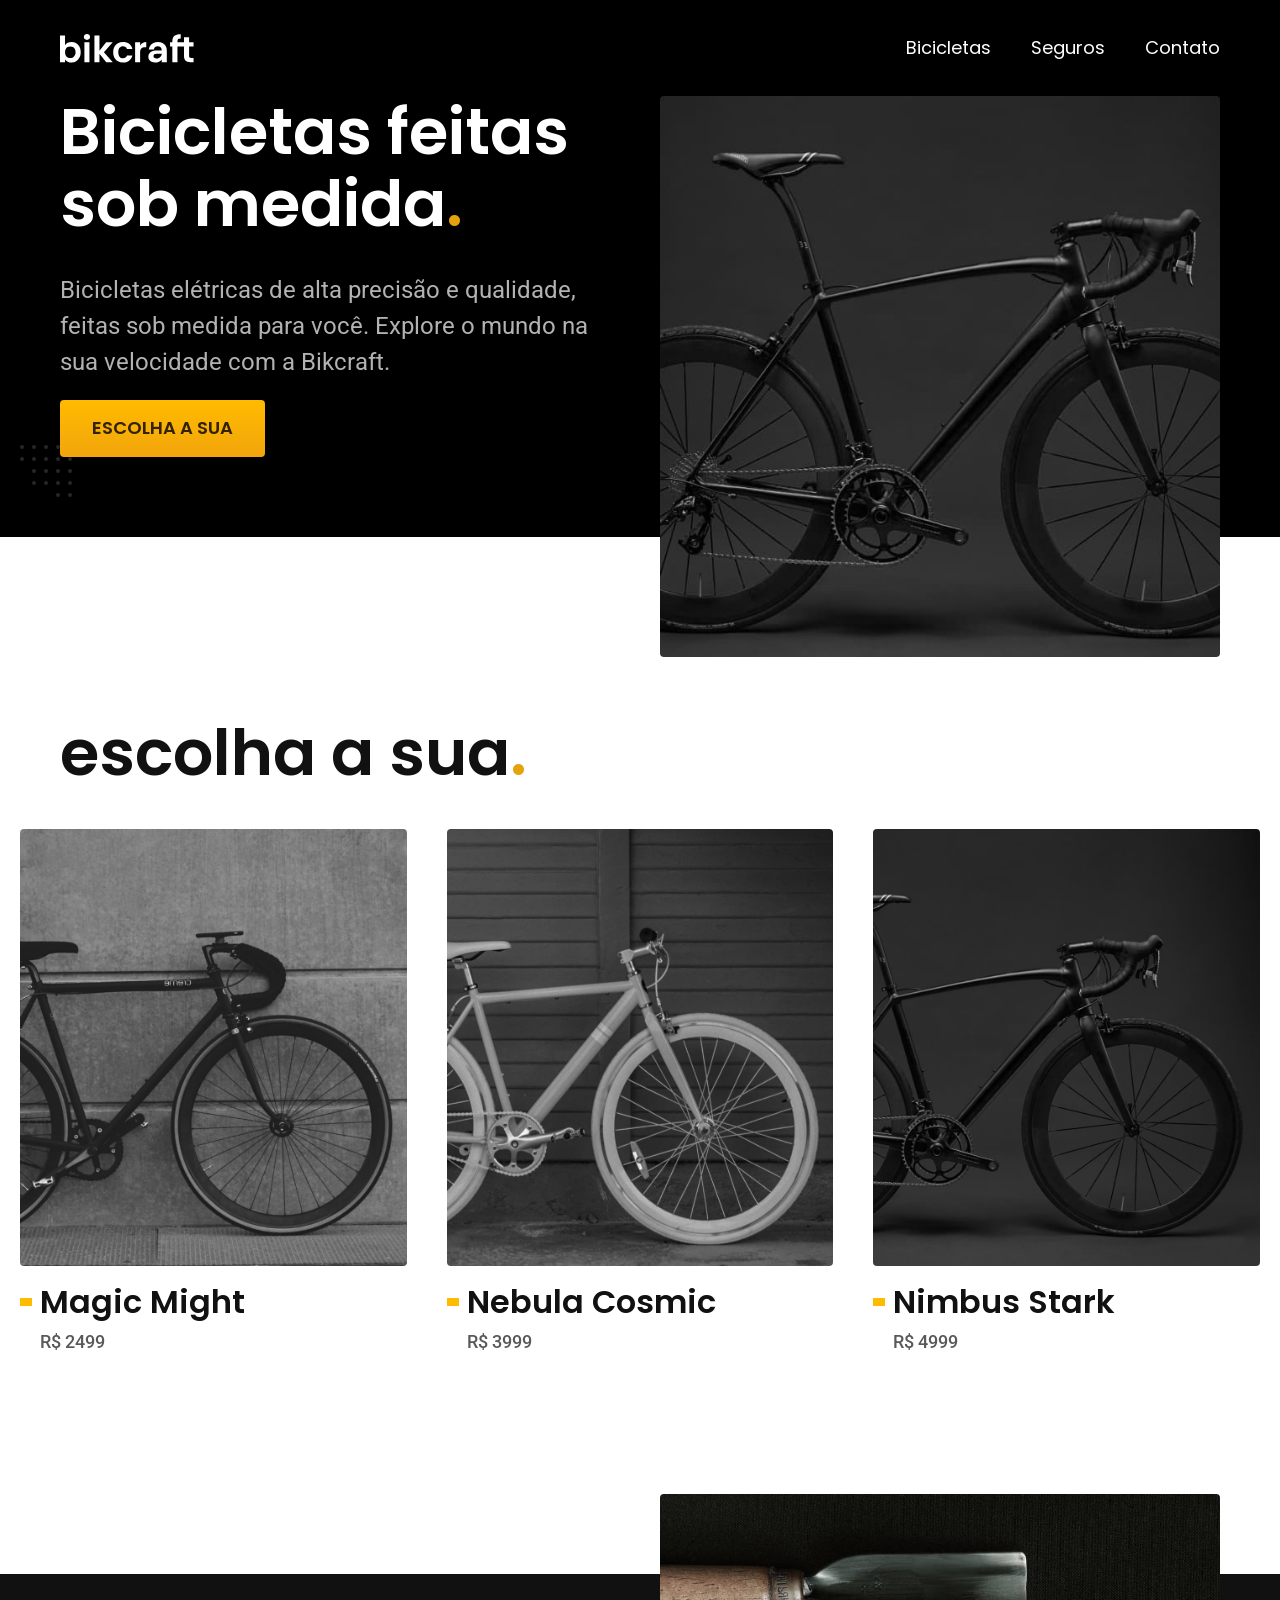
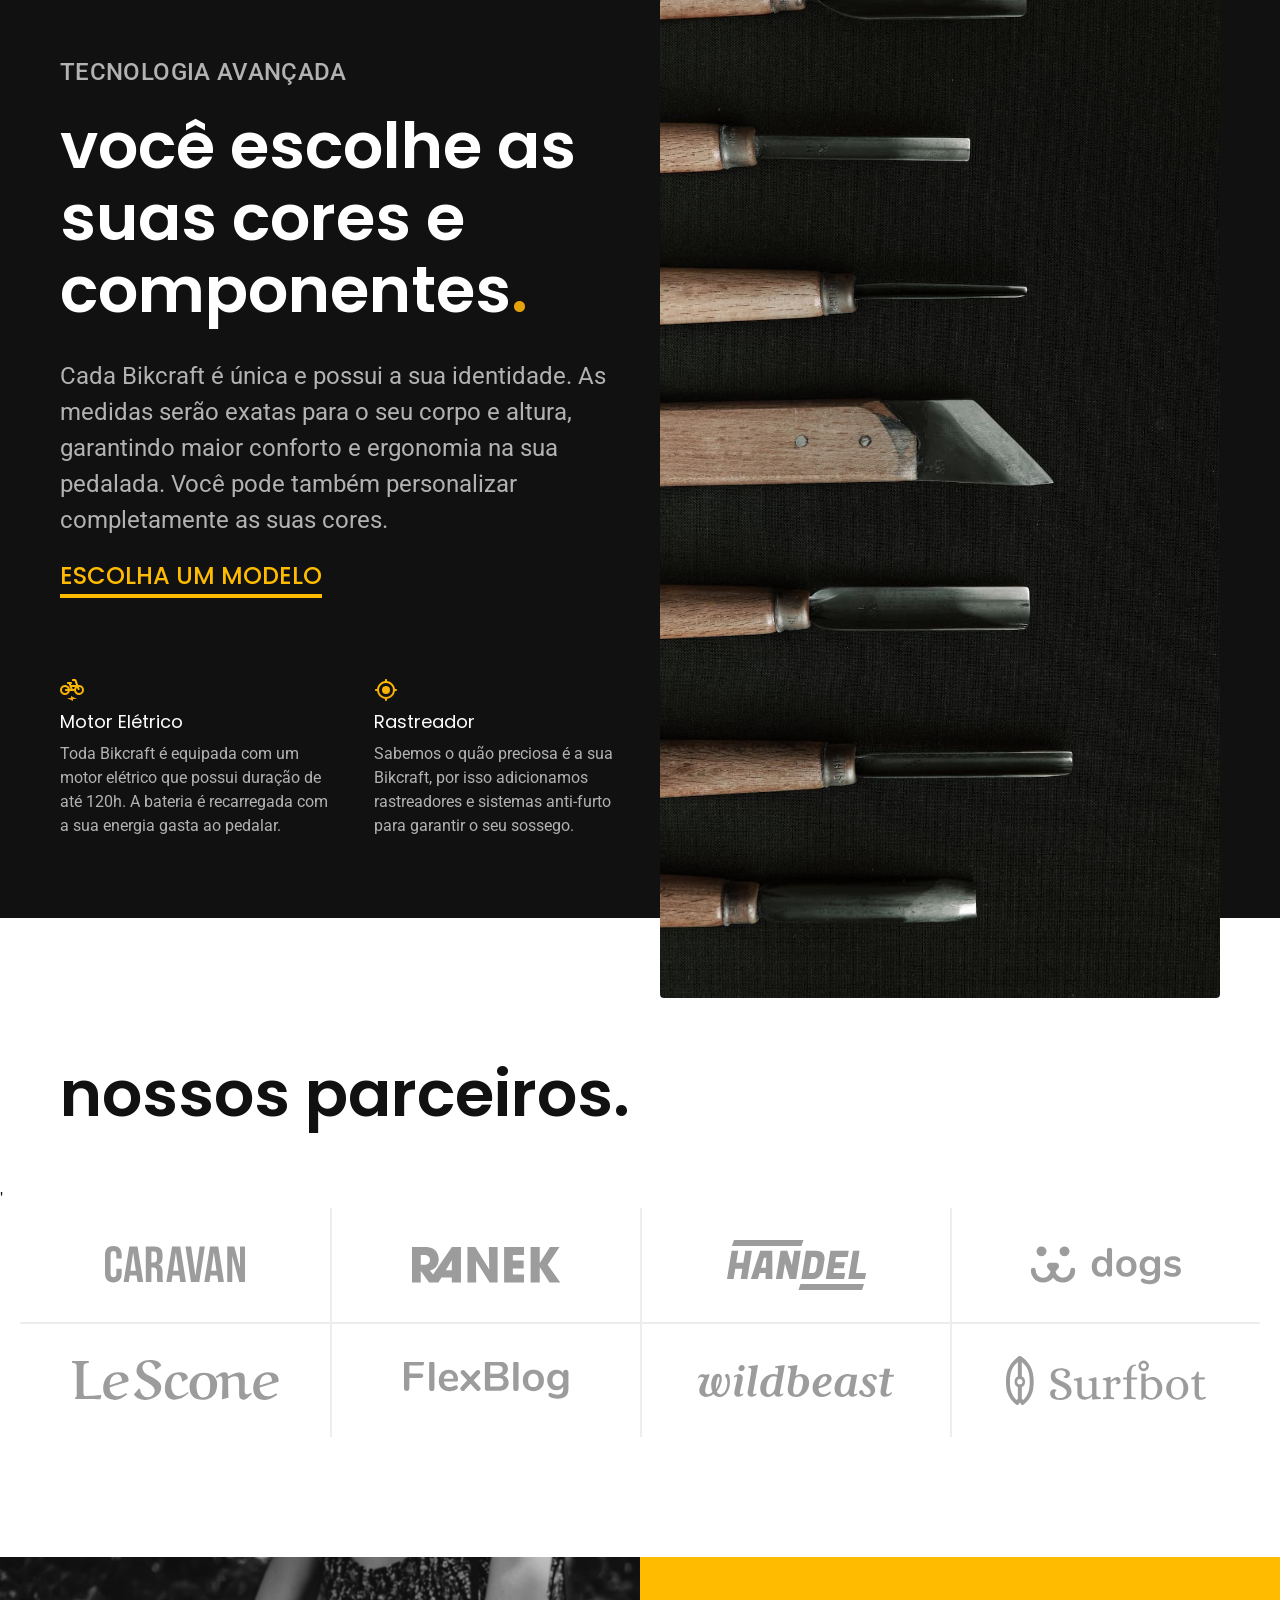
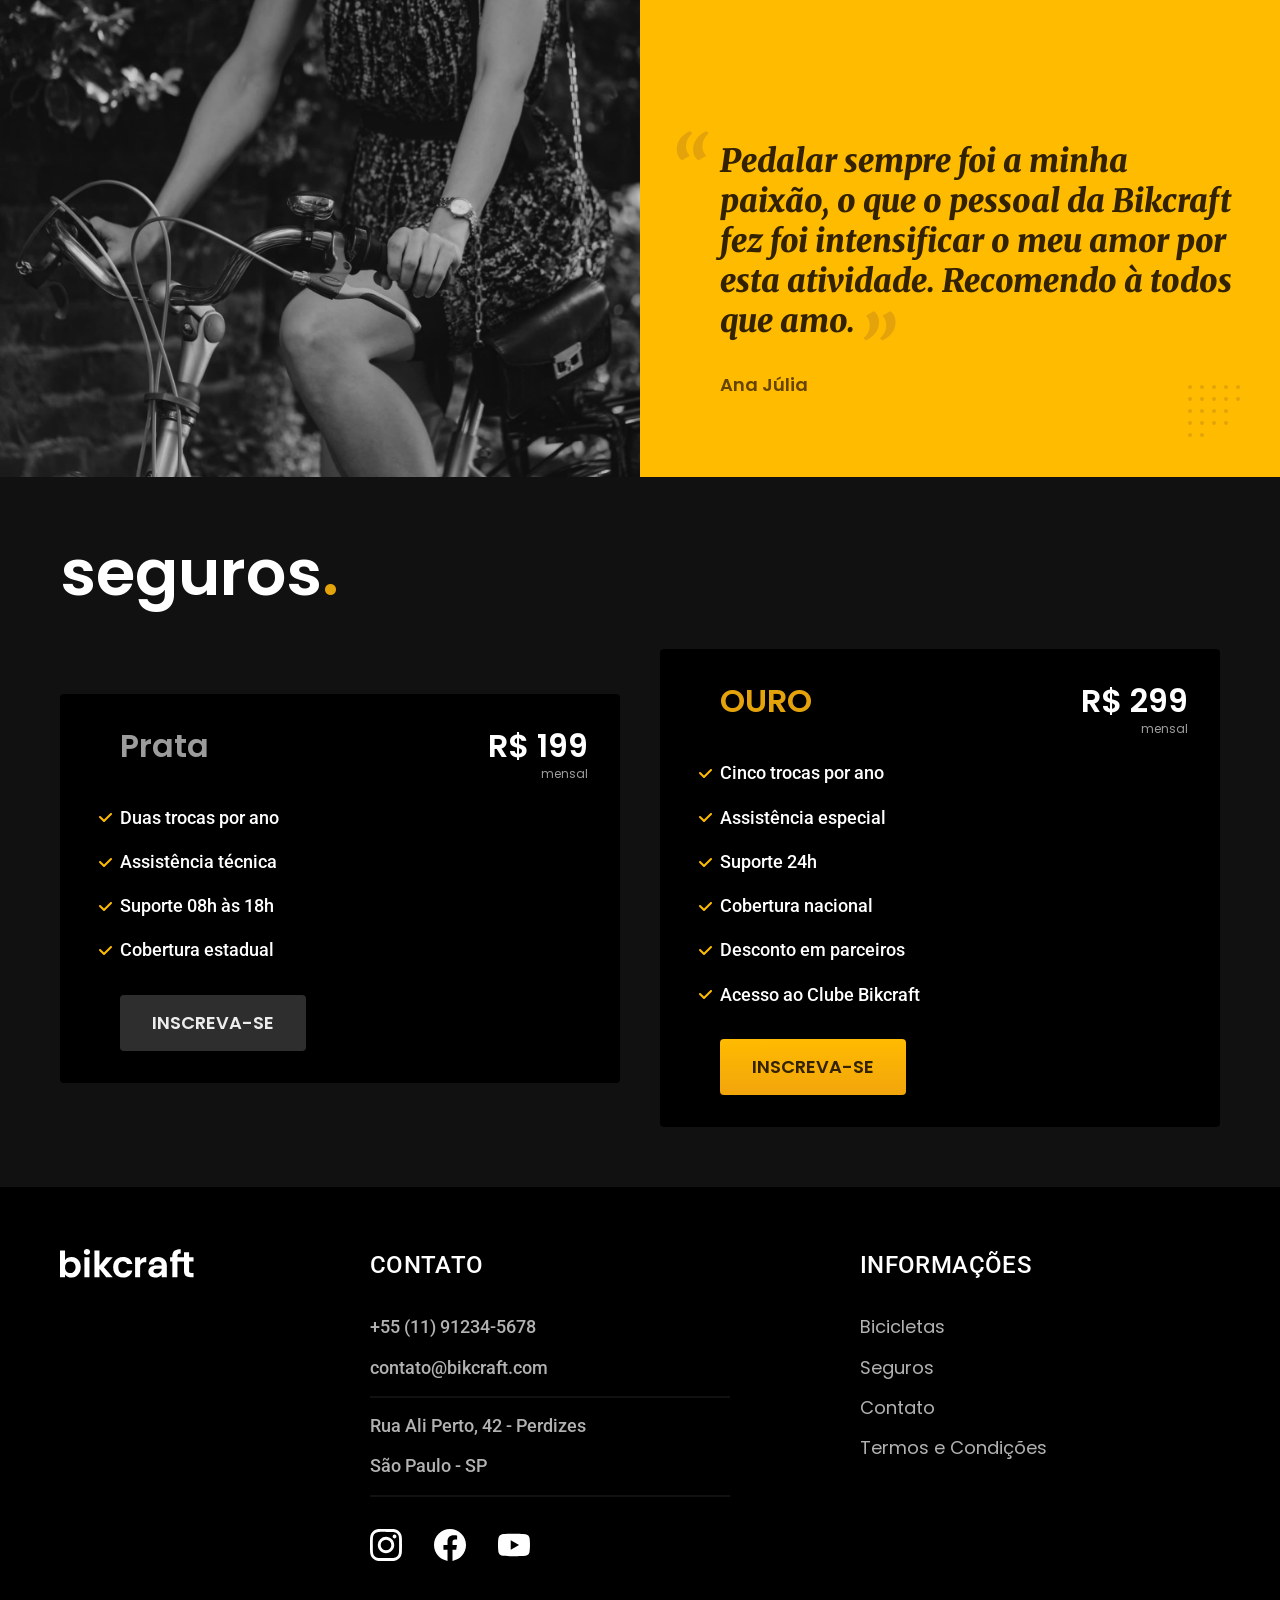
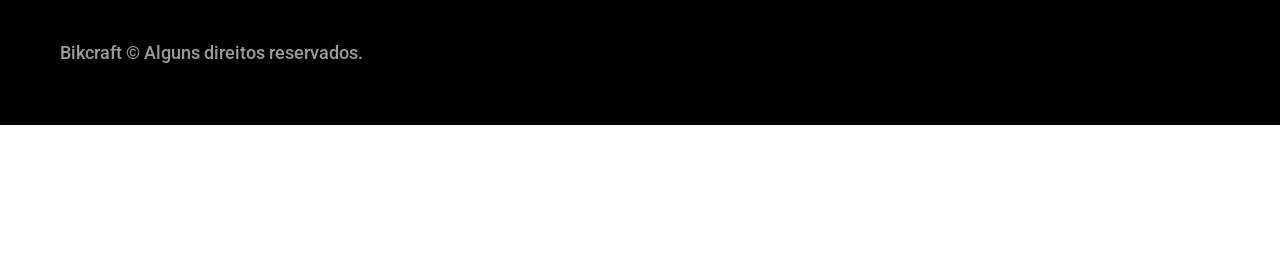
==== commit c038ffe2: "plugin-animacao-JavaScript" ====
--- a/index.html
+++ b/index.html
@@ -35,11 +35,11 @@
   <main class="intro-bg">
     <div class="intro container">
       <div class="intro-conteudo">
-        <h1 class="font-1-xxl cor-w">Bicicletas feitas sob medida<span class="cor-p1">.</span></h1>
-        <p class="font-2-l cor-5">Bicicletas elétricas de alta precisão e qualidade, feitas sob medida para você. Explore o mundo na sua velocidade com a Bikcraft.</p>
-        <a href="./bicicletas.html" class="botao">Escolha a sua</a>
-      </div>
-      <picture>
+        <h1 class="font-1-xxl cor-w fadeInLeft" data-anime="200">Bicicletas feitas sob medida<span class="cor-p1">.</span></h1>
+        <p class="font-2-l cor-5 fadeInLeft" data-anime="400">Bicicletas elétricas de alta precisão e qualidade, feitas sob medida para você. Explore o mundo na sua velocidade com a Bikcraft.</p>
+        <a href="./bicicletas.html" class="botao fadeInLeft" data-anime="600">Escolha a sua</a>
+      </div>
+      <picture data-anime="750" class="fadeInUp">
         <source media="(max-width: 800px)" srcset="./img/bicicletas/nimbus.jpg">
         <img src="./img/fotos/introducao.jpg" width="1280" height="1600" alt="Bicicleta elétrica preta.">
       </picture>
@@ -199,6 +199,7 @@
     </div>
   </footer>
 
+  <script src="./js/plugins/simple-anime.js"></script>
   <script src="./js/script.js"></script>
 </body>
 
--- a/css/style.css
+++ b/css/style.css
@@ -1,38 +1,39 @@
-@import url("./global/global.css");
-@import url("./global/header.css");
-@import url("./global/footer.css");
-
-/* Utilidades */
-@import url("./utilidades/tipografia.css");
-@import url("./utilidades/cores.css");
-@import url("./utilidades/componentes.css");
-@import url("./utilidades/formulario.css");
-
-/* Home */
-@import url("./home/intro.css");
-@import url("./home/tecnologia.css");
-@import url("./home/parceiros.css");
-@import url("./home/depoimento.css");
-
-/* Bicicletas */
-@import url("./bicicletas/bicicletas-lista.css");
-@import url("./bicicletas/bicicletas.css");
-
-/* Bicicleta */
-@import url("./bicicleta/bicicleta.css");
-@import url("./bicicleta/seguro.css");
-
-/* Seguros */
-@import url("./seguros/seguros.css");
-@import url("./seguros/vantagens.css");
-@import url("./seguros/perguntas.css");
-
-/* Contato */
-@import url("./contato/contato.css");
-@import url("./contato/lojas.css");
-
-/* Contato */
-@import url("./orcamento/orcamento.css");
-
-/* Termos */
-@import url("./termos/termos.css");
+@import url("./global/global.css");
+@import url("./global/header.css");
+@import url("./global/footer.css");
+
+/* Utilidades */
+@import url("./utilidades/tipografia.css");
+@import url("./utilidades/cores.css");
+@import url("./utilidades/animacao.css");
+@import url("./utilidades/componentes.css");
+@import url("./utilidades/formulario.css");
+
+/* Home */
+@import url("./home/intro.css");
+@import url("./home/tecnologia.css");
+@import url("./home/parceiros.css");
+@import url("./home/depoimento.css");
+
+/* Bicicletas */
+@import url("./bicicletas/bicicletas-lista.css");
+@import url("./bicicletas/bicicletas.css");
+
+/* Bicicleta */
+@import url("./bicicleta/bicicleta.css");
+@import url("./bicicleta/seguro.css");
+
+/* Seguros */
+@import url("./seguros/seguros.css");
+@import url("./seguros/vantagens.css");
+@import url("./seguros/perguntas.css");
+
+/* Contato */
+@import url("./contato/contato.css");
+@import url("./contato/lojas.css");
+
+/* Contato */
+@import url("./orcamento/orcamento.css");
+
+/* Termos */
+@import url("./termos/termos.css");
--- a/css/style.css
+++ b/css/style.css
@@ -1,38 +1,39 @@
-@import url("./global/global.css");
-@import url("./global/header.css");
-@import url("./global/footer.css");
-
-/* Utilidades */
-@import url("./utilidades/tipografia.css");
-@import url("./utilidades/cores.css");
-@import url("./utilidades/componentes.css");
-@import url("./utilidades/formulario.css");
-
-/* Home */
-@import url("./home/intro.css");
-@import url("./home/tecnologia.css");
-@import url("./home/parceiros.css");
-@import url("./home/depoimento.css");
-
-/* Bicicletas */
-@import url("./bicicletas/bicicletas-lista.css");
-@import url("./bicicletas/bicicletas.css");
-
-/* Bicicleta */
-@import url("./bicicleta/bicicleta.css");
-@import url("./bicicleta/seguro.css");
-
-/* Seguros */
-@import url("./seguros/seguros.css");
-@import url("./seguros/vantagens.css");
-@import url("./seguros/perguntas.css");
-
-/* Contato */
-@import url("./contato/contato.css");
-@import url("./contato/lojas.css");
-
-/* Contato */
-@import url("./orcamento/orcamento.css");
-
-/* Termos */
-@import url("./termos/termos.css");
+@import url("./global/global.css");
+@import url("./global/header.css");
+@import url("./global/footer.css");
+
+/* Utilidades */
+@import url("./utilidades/tipografia.css");
+@import url("./utilidades/cores.css");
+@import url("./utilidades/animacao.css");
+@import url("./utilidades/componentes.css");
+@import url("./utilidades/formulario.css");
+
+/* Home */
+@import url("./home/intro.css");
+@import url("./home/tecnologia.css");
+@import url("./home/parceiros.css");
+@import url("./home/depoimento.css");
+
+/* Bicicletas */
+@import url("./bicicletas/bicicletas-lista.css");
+@import url("./bicicletas/bicicletas.css");
+
+/* Bicicleta */
+@import url("./bicicleta/bicicleta.css");
+@import url("./bicicleta/seguro.css");
+
+/* Seguros */
+@import url("./seguros/seguros.css");
+@import url("./seguros/vantagens.css");
+@import url("./seguros/perguntas.css");
+
+/* Contato */
+@import url("./contato/contato.css");
+@import url("./contato/lojas.css");
+
+/* Contato */
+@import url("./orcamento/orcamento.css");
+
+/* Termos */
+@import url("./termos/termos.css");
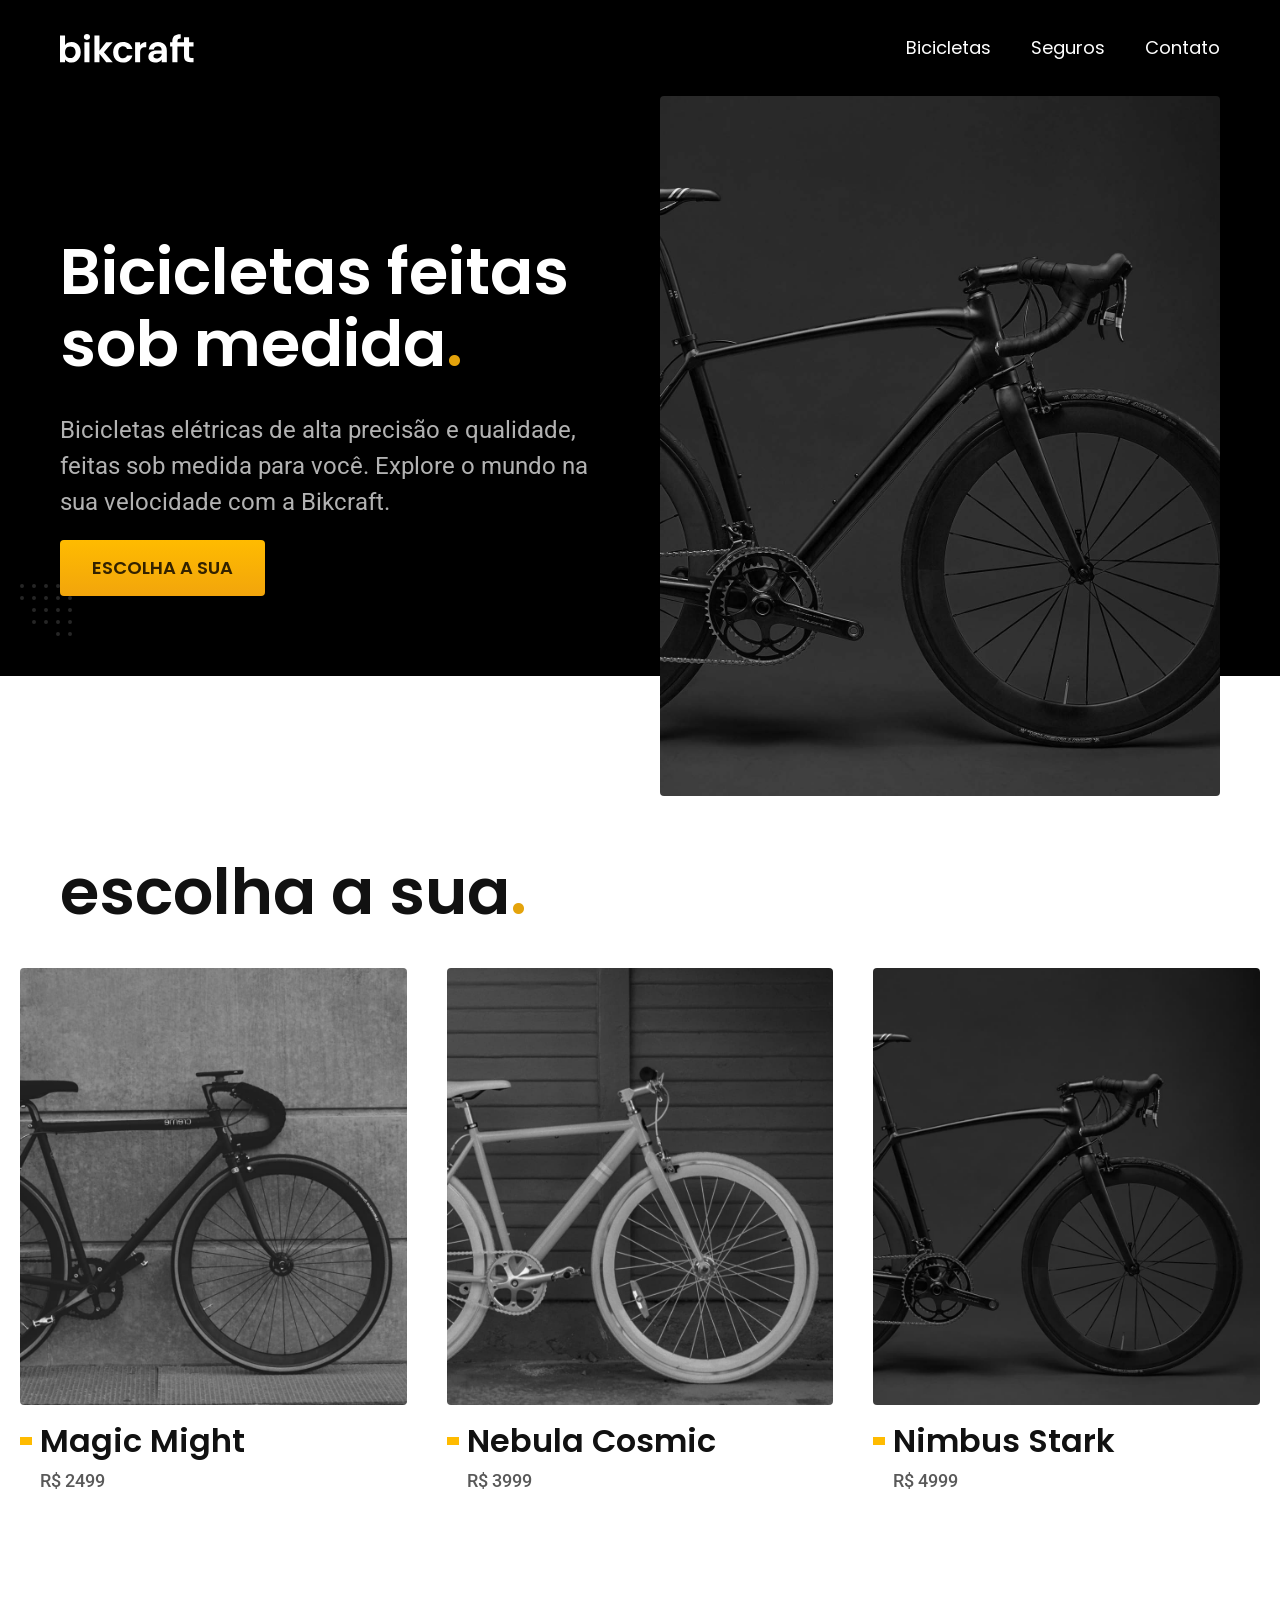
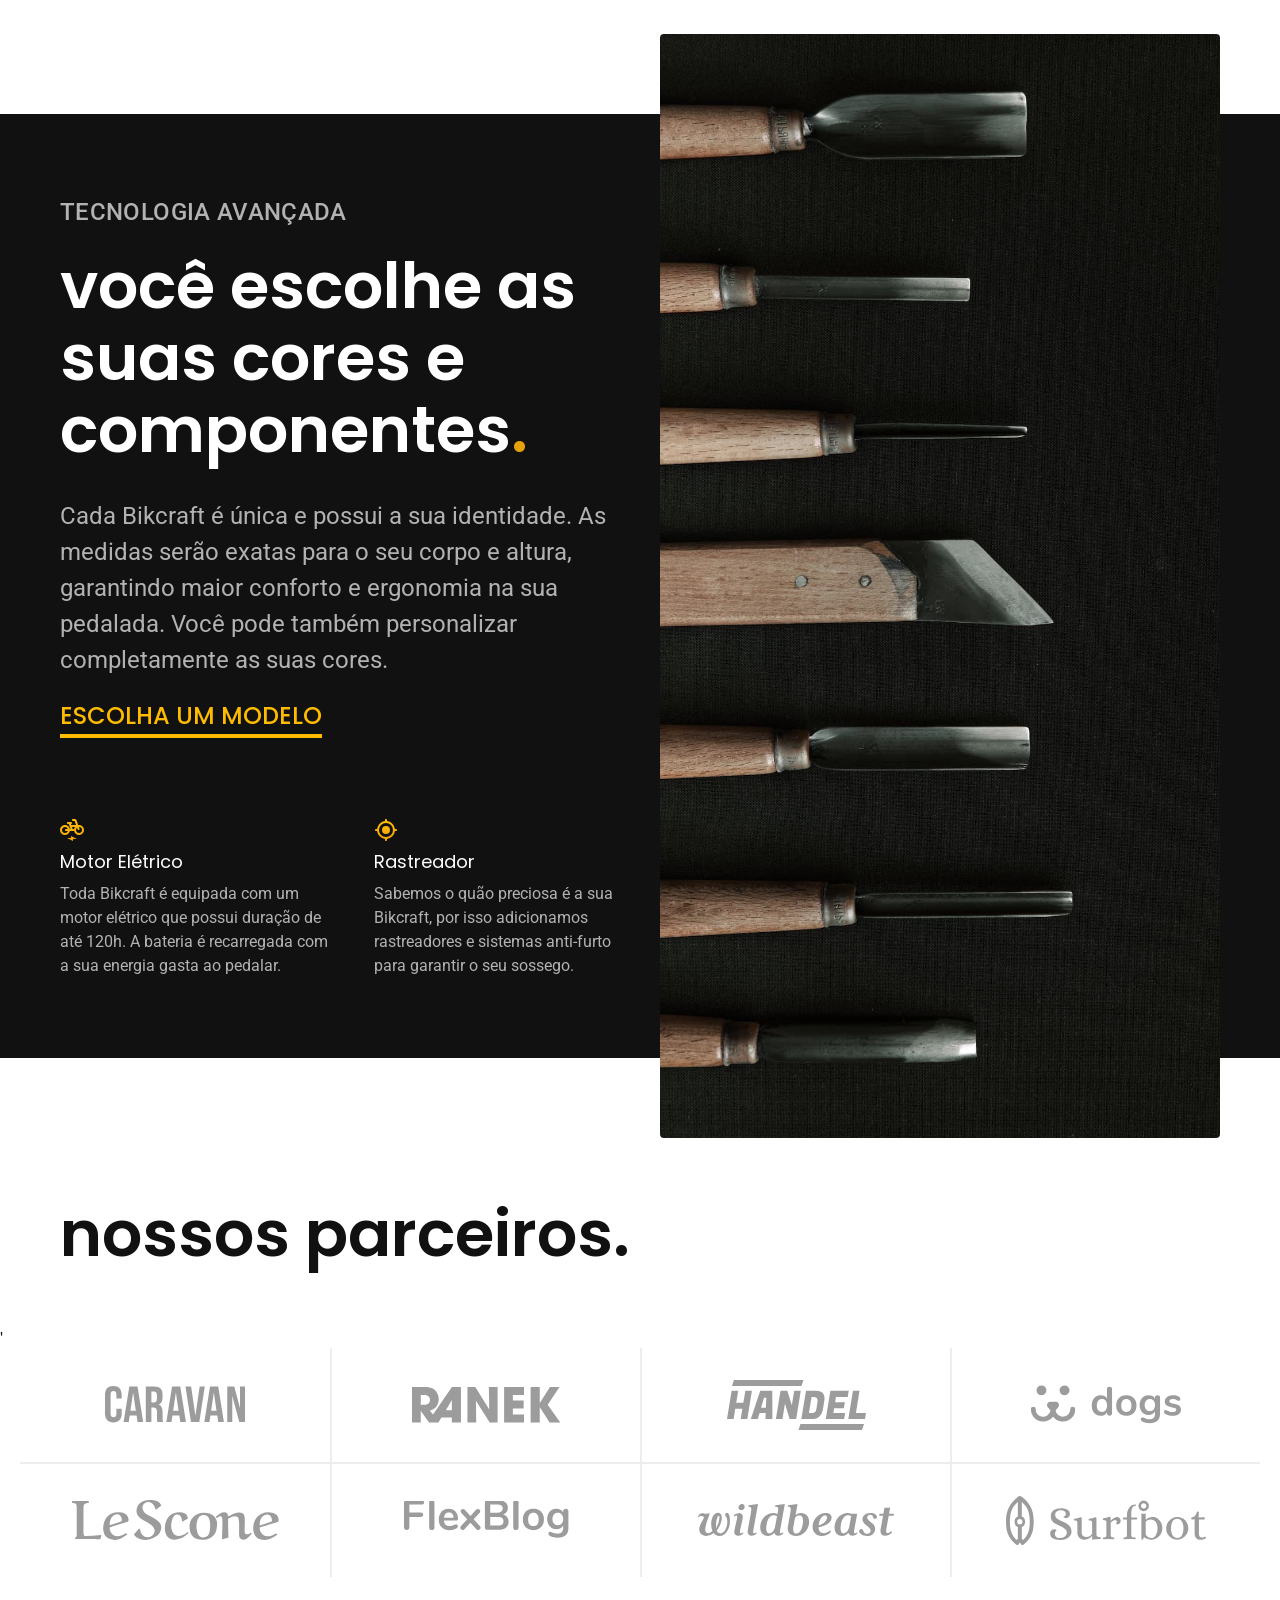
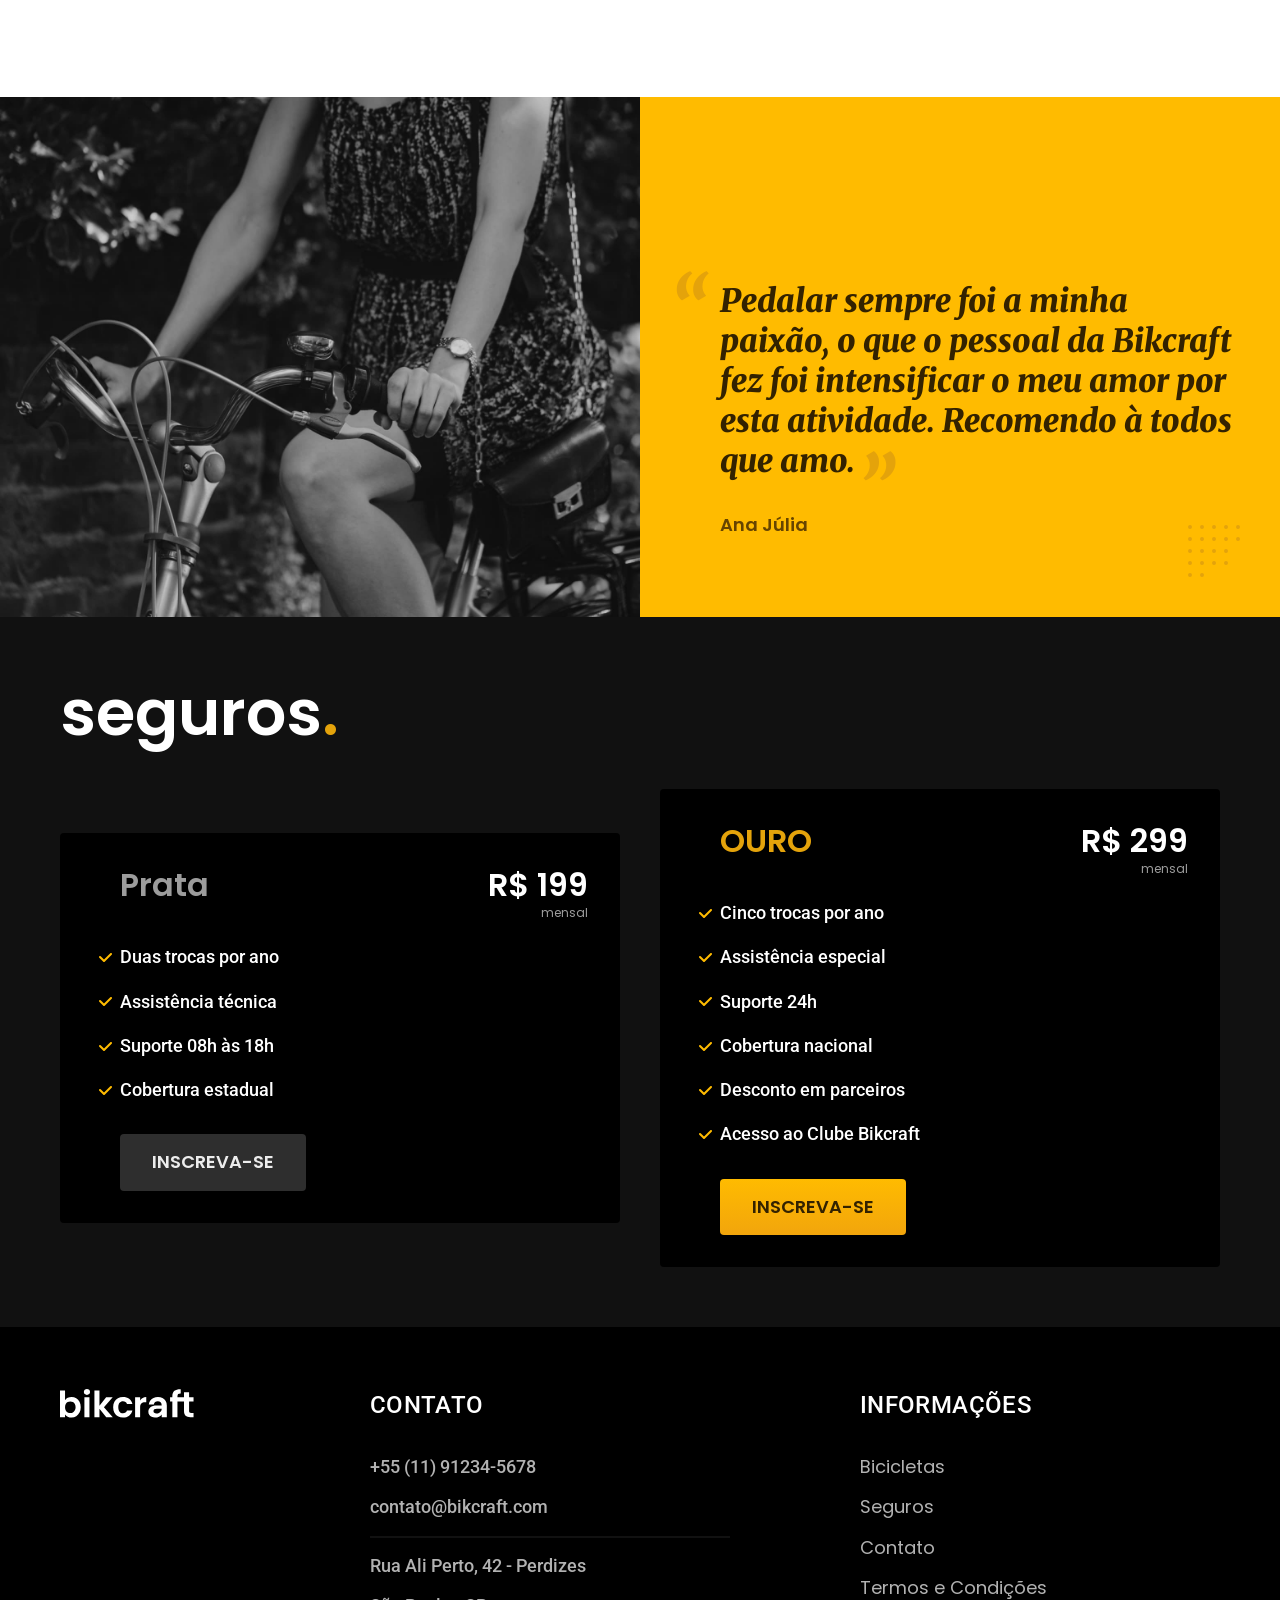
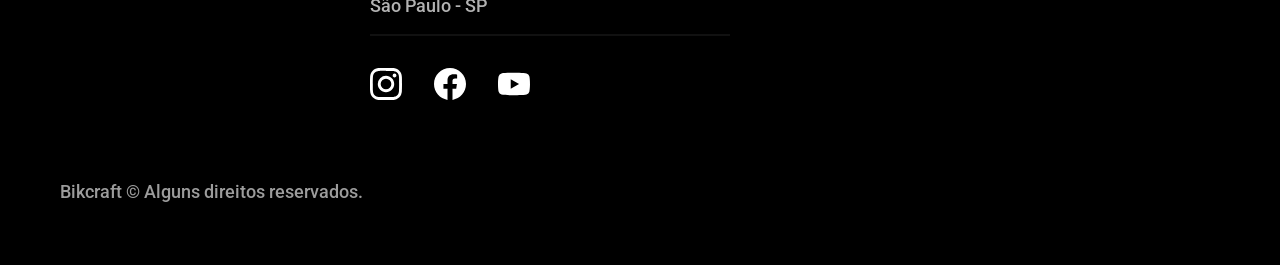
==== commit 1e46212a: "otimizacoes-finais" ====
--- a/index.html
+++ b/index.html
@@ -7,12 +7,16 @@
   <title>Bikcraft - Biciclétas Elétricas</title>
   <meta name="description" content="Bicicletas elétricas de alta precisão e qualidade, feitas sob medida para você. Explore o mundo na sua velocidade com a Bikcraft.">
 
+  <link rel="icon" href="./favicon.svg" type="image/svg+xml">
   <link rel="preload" href="./css/style.css" as="style">
-  <link rel="stylesheet" href="./css/style.css">
+  <link rel="stylesheet" href="./css/style.min.css">
+
 
   <link rel="preconnect" href="https://fonts.googleapis.com">
   <link rel="preconnect" href="https://fonts.gstatic.com" crossorigin>
   <link href="https://fonts.googleapis.com/css2?family=Merriweather:ital,opsz,wght@0,18..144,900;1,18..144,900&family=Poppins:wght@400;600&family=Roboto:wght@400..500&display=swap" rel="stylesheet">
+
+  <script>document.documentElement.classList.add('js')</script>
 </head>
 
 <body>
--- a/css/style.min.css
+++ b/css/style.min.css
@@ -0,0 +1 @@
+body{font-family:Arial,Helvetica,sans-serif;color:var(--c11)}blockquote,body,dd,h1,h2,h3,h4,p,ul{margin:0}ul{padding:0;list-style:none}a{text-decoration:none;color:inherit}img{max-width:100%;height:auto;display:block}img[src$=".jpg"]{border-radius:4px}.header-bg{background-color:var(--c12)}.header{display:flex;flex-wrap:wrap;gap:20px;justify-content:space-between;align-items:center;padding-top:20px;padding-bottom:20px}.header a img:hover{scale:110%;transition:.2s}.header-menu{display:flex;flex-wrap:wrap;gap:40px}.header-menu a{display:inline-block;padding:16px 0;position:relative}.header-menu a::after{content:"";display:block;height:2px;width:0;background-color:var(--cw);margin-top:3px;position:absolute}.header-menu a.ativo::after,.header-menu a:hover:after{width:100%;transition:.25s}@media (max-width:800px){.header-menu a::after{content:none}.header-menu a{background-color:var(--c11);padding:12px 16px;border-radius:4px}.header-menu a:hover{background-color:var(--c10);transition:.25s}.header-menu{gap:20px}}@media (max-width:600px){.header-menu{gap:12px}.header-menu a{padding:8px 12px}}.footer-bg{background-color:var(--c12)}.footer{display:grid;grid-template-columns:3fr 5fr 4fr;gap:40px;padding-top:60px;padding-bottom:60px}.footer h3{margin-bottom:32px}.footer-contato ul{margin-bottom:32px}.footer-contato li:nth-child(2n):after{content:"";display:block;width:360px;height:2px;background:var(--c11);margin-top:16px}.footer li{margin-bottom:16px}.footer-redes{display:flex;gap:32px}.footer a:hover{color:var(--cw)}.footer-copy{grid-column:1/-1;margin-top:40px}@media (max-width:800px){.footer>img{display:none}.footer{grid-template-columns:1fr 1fr}}@media (max-width:600px){.footer{grid-template-columns:1fr;gap:60px}.footer-copy{margin-top:0}}.font-1-xs{font:400 0.75rem/1.35 Poppins,sans-serif}.font-2-xs{font:400 0.875rem/1.43 Roboto,sans-serif}.font-1-s{font:400 1rem/1.5 Poppins,sans-serif}.font-2-s{font:400 1rem/1.5 Roboto,sans-serif}.font-1-m,.font-1-m-b{font:400 1.125rem/1.35 Poppins,sans-serif}.font-1-m-b{font-weight:600}.font-2-m{font:500 1.125rem/1.35 Roboto,sans-serif}.font-1-l{font:400 1.5rem/1.5 Poppins,sans-serif}.font-2-l,.font-2-l-b{font:400 1.5rem/1.5 Roboto,sans-serif}.font-2-l-b{font-weight:500;letter-spacing:.015em;text-transform:uppercase}.font-1-xl{font:600 2rem/1.25 Poppins,sans-serif}.font-2-xl{font:500 2rem/1.25 Roboto,sans-serif}.font-1-xxl{font:600 4rem/1.125 Poppins,sans-serif}@media (max-width:1200px){.font-1-xxl{font-size:3rem}.font-2-l,.font-2-l-b{font-size:1.125rem}}@media (max-width:800px){.font-1-xxl{font-size:2rem}.font-1-xl,.font-2-xl{font-size:1.5rem}}:root{--cw:#ffffff;--c1:#f7f7f7;--c2:#ededed;--c3:#dedede;--c4:#cccccc;--c5:#b2b2b2;--c6:#9c9c9c;--c7:#717171;--c8:#595959;--c9:#404040;--c10:#2e2e2e;--c11:#111111;--c12:#000000;--p1:#ffbb00;--p2:#e4a30b;--p3:#a66f00;--p4:#664400;--p5:#332200}.cor-p1{color:var(--p1)}.cor-p1{color:var(--p2)}.cor-p3{color:var(--p3)}.cor-p4{color:var(--p4)}.cor-p5{color:var(--p5)}.cor-1{color:var(--c1)}.cor-2{color:var(--c2)}.cor-3{color:var(--c3)}.cor-4{color:var(--c4)}.cor-5{color:var(--c5)}.cor-6{color:var(--c6)}.cor-7{color:var(--c7)}.cor-8{color:var(--c8)}.cor-9{color:var(--c9)}.cor-10{color:var(--c10)}.cor-11{color:var(--c11)}.cor-12{color:var(--c12)}.cor-w{color:var(--cw)}.js .fadeInDown{transform:translate3d(0,-20px,0)}.js .fadeInUp{transform:translate3d(0,20px,0)}.js .fadeInRight{transform:translate3d(20px,0,0)}.js .fadeInLeft{transform:translate3d(-20px,0,0)}.js [data-anime]{opacity:0}.js .anime{opacity:1;transform:none;transition:transform .8s,opacity .8s}.container{box-sizing:border-box;max-width:1200px;padding-left:20px;padding-right:20px;margin-left:auto;margin-right:auto}.botao{display:inline-block;padding:16px 32px;background:linear-gradient(#fb0,#f2a50c);border-radius:4px;box-shadow:-1px 1px 2px rgb(0,0,0,.1);text-transform:uppercase;color:#320;font:600 1.125rem/1.35 Poppins,sans-serif;max-width:max-content;border:none;cursor:pointer}.botao:hover{background:linear-gradient(#ffb60d,#e59317);transition:.25s}.botao.secundario{background:var(--c10);color:var(--c2)}.botao.seta{display:flex;align-items:center}.botao.seta::after{content:"";display:inline-block;width:18px;height:10px;margin-left:12px;background:url("../img/icones/seta.svg");transition:transform .1s}.botao.seta:hover::after{transform:translateX(4px);transition:.2s}.botao.secundario:hover{background:var(--c9)}.link{display:inline-block;color:var(--p1);font:500 1.5rem/1.5 Poppins,sans-serif;text-transform:uppercase}.link::after{content:"";display:block;width:100%;height:4px;background-color:currentColor}.link:hover{color:var(--cw)}@media (max-width:600px){.botao{padding:12px 16px;font-size:1rem}}.titulo-bg{padding-top:60px;padding-bottom:60px;background-color:var(--c11)}.titulo{background:url("../img/dec/top-right.svg") no-repeat top right 20px}.titulo p{margin-bottom:4px}@media (max-width:800px){.titulo{padding-top:40px;padding-bottom:40px}.titulo p{font-size:1rem;text-transform:lowercase;font-weight:400}}.form{display:grid;grid-template-columns:1fr 1fr;gap:20px}.form label{display:block;font:400 1rem/1.5 Poppins,sans-serif;margin-bottom:4px}.form .col-2{grid-column:span 2}.form input[type=email],.form input[type=text],.form textarea{font:400 1rem/1.5 Roboto,sans-serif;background:var(--c1);border:1px solid var(--c2);padding:12px;border-radius:4px;width:100%;box-sizing:border-box}.form input[type=email]:focus,.form input[type=text]:focus,.form textarea:focus{outline:0;border-color:var(--p1);background:var(--cw);box-shadow:0 0 0 2px #fea}@media (max-width:600px){.form{grid-template-columns:1fr}.form .col-2{grid-column:1}}.intro-bg{background:var(--c12) url("../img/dec/bottom-left.svg") no-repeat bottom 160px left 20px;box-shadow:inset 0 -120px var(--cw)}.intro{display:grid;grid-template-columns:1fr 1fr;gap:0 40px}.intro-conteudo{align-self:end;padding-bottom:200px}.intro img{object-fit:cover;width:100%;height:100%}.intro h1{margin-bottom:32px}.intro p{margin-bottom:20px}@media (max-width:800px){.intro-bg{background:var(--c11);padding-top:40px;box-shadow:inset 0 -60px var(--cw)}.intro{grid-template-columns:1fr;gap:32px}.intro-conteudo{padding-bottom:0}.intro h1{margin-bottom:16px}.intro img{height:300px;width:100%}}.tecnologia-bg{background-color:var(--c11);box-shadow:inset 0 80px var(--cw),inset 0 -80px var(--cw)}.tecnologia-conteudo{padding-top:160px;padding-bottom:160px}.tecnologia{display:grid;grid-template-columns:1fr 1fr;gap:40px}.tecnologia-imagem img{width:100%;height:100%;object-fit:cover;object-position:left}.tecnologia-conteudo>span{display:block;margin-bottom:20px}.tecnologia-conteudo h2{margin-bottom:32px}.tecnologia-conteudo>p{margin-bottom:20px}.tecnologia a{margin-bottom:80px}.tecnologia-vantagens{display:flex;gap:40px}.tecnologia-vantagens h3{margin-bottom:8px;width:max-content}.tecnologia-vantagens img{width:24px;margin-bottom:8px}@media (max-width:800px){.tecnologia-bg{box-shadow:none}.tecnologia{grid-template-columns:1fr}.tecnologia-conteudo{padding-top:60px;padding-bottom:60px}.tecnologia-imagem{display:none}.tecnologia a{margin-bottom:60px}}@media (max-width:600px){.tecnologia-vantagens{flex-direction:column}}.parceiros{padding-top:60px;padding-bottom:120px}.parceiros h2{margin-bottom:60px}.parceiros ul{padding:0 20px;max-width:1400px;display:grid;grid-template-columns:repeat(4,1fr);margin:0 auto}.parceiros li{display:flex;padding:32px;border-left:2px solid var(--c2)}.parceiros li:first-child,.parceiros li:nth-child(5){border-left:none}.parceiros li:nth-child(n+5){border-top:2px solid var(--c2)}.parceiros img{margin:auto}@media (max-width:800px){.parceiros{padding-bottom:60px}.parceiros li{padding:20px}.parceiros h2{margin-bottom:20px}.parceiros ul{grid-template-columns:1fr 1fr}.parceiros li:nth-child(n+3){border-top:2px solid var(--c2)}.parceiros li:first-child,.parceiros li:nth-child(odd){border-left:none}}.depoimento{display:grid;grid-template-columns:1fr 1fr;background-color:var(--p1);overflow:hidden}.depoimento img{width:100%;height:100%;object-fit:cover;border-radius:0}.depoimento-conteudo{padding:40px 40px 80px 80px;align-self:end;background:url("../img/dec/bottom-right-p.svg") no-repeat bottom 40px right 40px}.depoimento-conteudo p{max-width:32ch;font-family:Merriweather,serif;font-style:italic;font-weight:900;margin-bottom:32px;position:relative}.depoimento p::after,.depoimento p::before{font-size:5rem;position:absolute;color:var(--p2)}.depoimento p::before{content:"“";left:-50px;top:-20px}.depoimento p::after{content:"”"}@media (min-width:1200px){.depoimento img{max-height:520px}}@media (max-width:800px){.depoimento{grid-template-columns:1fr;text-align:center}.depoimento img{max-height:200px}.depoimento-conteudo{padding:40px 20px;justify-self:center}}.bicicletas-lista{padding-top:60px;padding-bottom:120px}.bicicletas-lista h2{margin-bottom:40px}.bicicletas-lista ul{display:flex;gap:40px;padding:0 20px 20px 20px;max-width:1400px;margin-left:auto;margin-right:auto;overflow-x:auto}#bicicleta .bicicletas-lista ul{padding:0 0 20px 0}.bicicletas-lista ul li{min-width:280px}.bicicletas-lista a{display:block}.bicicletas-lista img{margin-bottom:16px}.bicicletas-lista h3{margin-bottom:8px;display:flex;align-items:center}.bicicletas-lista h3::before{content:"";display:inline-block;height:8px;width:12px;margin-right:8px;background-color:var(--p1);transition:.15s}.bicicletas-lista a:hover h3::before{width:20px;transition:.25s}.bicicletas-lista li span{padding-left:20px}@media (max-width:800px){.bicicletas-lista{padding-bottom:60px}.bicicletas-lista{gap:20px}}.bicicletas-bg{background-image:linear-gradient(to right,var(--cw) 25%,var(--c11) 0)}.bicicletas{display:grid;grid-template-columns:1fr 1fr;gap:40px;padding-top:60px;padding-bottom:60px;background:url("../img/dec/top-right.svg") no-repeat top 40px right 40px}.bicicletas-imagem{display:grid}.bicicletas-imagem img{grid-area:1/1}.bicicletas-imagem span{grid-area:1/1;place-self:start end;margin-top:20px;background:var(--c12);padding:8px 16px 8px 8px;display:inline-block;border-radius:4px 0 0 4px}.bicicletas-conteudo{display:grid;grid-template-columns:1fr auto;align-content:start}.bicicletas h2,p{grid-column:1/-1}.bicicletas h2{margin-bottom:20px}.bicicletas h2::before{content:"";display:block;width:12px;height:8px;background-color:var(--p1);margin-bottom:8px}.bicicletas p{margin-bottom:32px}.bicicletas a{place-self:end}.bicicletas ul{display:grid;gap:16px}.bicicletas li{display:flex;align-items:center}.bicicletas-conteudo img{width:24px;margin-right:8px}@media (max-width:800px){.bicicletas-bg{background:var(--c11)}.bicicletas{grid-template-columns:1fr;gap:20px;padding-top:40px;padding-bottom:40px}}@media (max-width:600px){.bicicletas-conteudo{grid-template-columns:1fr}.bicicletas ul{font-size:1rem;grid-template-columns:1fr 1fr;margin-bottom:32px}.bicicletas a{place-self:start}}.bicicleta{display:grid;grid-template-columns:1fr 1fr;align-items:start;gap:40px;padding-top:60px;padding-bottom:60px}#bicicleta .titulo p{text-transform:uppercase}.bicicleta-imagens{display:flex;flex-wrap:wrap;gap:20px}.bicicleta-imagens img{flex:1;min-width:230px}.bicicleta-imagens img:first-child{min-width:100%}.bicicleta-conteudo>p{margin-bottom:32px}.bicicleta-comprar{display:grid;grid-template-columns:max-content auto;align-items:center;justify-items:start;gap:8px 12px;margin-bottom:40px}.bicicleta-comprar a{grid-row:span 2}.bicicleta-comprar span{display:flex;align-items:center;background-color:var(--c12);padding:4px 8px;border-radius:4px;gap:8px}.bicicleta-conteudo h2{text-transform:uppercase;letter-spacing:.015em;margin-bottom:12px}.bicicleta-ficha,.bicicleta-informacoes{padding:32px;background-color:var(--c12);border-radius:4px}.bicicleta-informacoes{margin-bottom:40px;display:grid;grid-template-columns:1fr 1fr;gap:32px}.bicicleta-informacoes img{width:24px;margin-bottom:8px}.bicicleta-informacoes h3{margin-bottom:8px}.bicicleta-ficha li{padding:4px 0;display:flex;justify-content:space-between}.bicicleta-ficha li+li{border-top:1px solid var(--c11)}.bicicleta-ficha span{color:var(--c6)}@media (max-width:1000px){.bicicleta-imagens{grid-column:1;grid-row:1}.bicicleta-ficha{grid-column:1;grid-row:2}}@media (max-width:800px){.bicicleta{grid-template-columns:1fr;padding-top:40px;padding-bottom:40px}.bicicleta-imagens{grid-row:2}}@media (max-width:400px){.bicicleta-informacoes{grid-template-columns:1fr}.bicicleta-comprar{grid-template-columns:1fr}}.seguro-bg{background-color:var(--c11);box-shadow:inset 0 120px var(--cw),inset 0 -120px var(--c12)}.seguro{display:grid;grid-template-columns:1fr 1fr;gap:40px}.seguro-imagem img{width:100%;height:100%;object-fit:cover}.seguro-conteudo{padding-top:180px;padding-bottom:180px}.seguro h2{margin-bottom:32px}.seguro p{margin-bottom:20px}@media (max-width:800px){.seguro{grid-template-columns:1fr}.seguro-conteudo{grid-row:1;padding-top:40px;padding-bottom:0}.seguro-imagem{height:600px}.seguro-bg{box-shadow:inset 0 -60px var(--c12)}}.seguros-bg{background-color:var(--c11)}#seguros .seguros{padding-top:0}.seguros{padding-top:60px;padding-bottom:60px;display:grid;grid-template-columns:1fr 1fr;gap:40px;align-items:center}.seguros h2{grid-column:1/-1}.seguros-item{background-color:var(--c12);padding:32px 32px 32px 60px;border-radius:4px;display:grid;grid-template-columns:1fr auto}.seguros-item h3{margin-bottom:40px}.seguros-item span{grid-column:2;display:block;text-align:right}.seguros-item ul{grid-column:1/-1;margin-bottom:32px}.seguros-item li+li{margin-top:20px}.seguros-item li{display:flex;align-items:center;position:relative}.seguros-item li::before{content:"";display:inline-block;width:13px;height:9px;background-image:url("../img/icones/lista.svg");position:absolute;left:-21px}.seguros-item a{grid-column:1/-1}@media (max-width:800px){.seguros{grid-template-columns:1fr}}.vantagens-bg{background-color:var(--c12)}.vantagens{padding-top:120px;padding-bottom:120px}.vantagens h2{margin-bottom:60px}.vantagens ul{display:grid;grid-template-columns:repeat(auto-fit,minmax(280px,max-content));gap:40px 80px}.vantagens h3,.vantagens img{margin-bottom:8px}@media (max-width:800px){.vantagens{padding-top:60px;padding-bottom:60px}.vantagens h2{margin-bottom:40px}.vantagens ul{gap:25px}}.perguntas{padding-top:120px;padding-bottom:120px}.perguntas h2{margin-bottom:60px}.perguntas dl>div{padding:20px;border-radius:4px}.perguntas dl>div:nth-child(odd){background-color:var(--c2)}.perguntas button{display:grid;grid-template-columns:auto 1fr auto;align-items:center;gap:8px;cursor:pointer;border:none;background:0 0;width:100%;text-align:left}.perguntas button::before{content:"";display:inline-block;width:12px;height:8px;background-color:var(--p1)}.perguntas button::after{content:"";display:inline-block;width:14px;height:6px;background:url("../img/icones/seta-abrir.svg");transition:.25s}.perguntas button:hover:after,.perguntas button[aria-expanded=true]::after{transform:scaleY(-1)}.js .perguntas dd{display:none}.js .perguntas dd.ativa{display:block;animation:entrada .3s ease-out}@keyframes entrada{from{transform:scale(90%);opacity:.7}to{transform:scale(100%);opacity:1}}.perguntas dd{padding-left:20px;padding-top:16px;max-width:80ch}@media (max-width:800px){.perguntas{padding-top:60px;padding-bottom:60px}.perguntas h2{margin-bottom:40px}}#contato{background:linear-gradient(var(--c11) 600px,var(--c1) 0)}.contato{display:grid;grid-template-columns:5fr 7fr}.contato-dados,.contato-formulario{padding:60px;box-shadow:0 1px 2px rgba(0,0,0,.1)}.contato-dados{border-radius:5px 0 0 5px;background:var(--c12) url("../img/dec/bottom-left.svg") no-repeat bottom 20px left 20px}.contato-formulario{border-radius:0 5px 5px 0;background:var(--cw) url("../img/dec/bottom-right.svg") no-repeat bottom 20px right 20px}.contato-dados h2{margin-bottom:60px}.contato-endereco{margin-bottom:32px;padding-left:28px;background:url("../img/icones/local.svg") no-repeat 0 2px}.contato-endereco p{margin-bottom:8px}.contato-meios a{display:block;max-width:max-content;margin-bottom:8px;padding-left:28px}.contato-meios a:hover{color:var(--cw)}.contato-meios a:first-child{background:url("../img/icones/email.svg") no-repeat 0 2px}.contato-meios a:nth-child(2){margin-bottom:32px}.contato-meios a:last-child{background:url("../img/icones/telefone.svg") no-repeat 0 2px;margin-bottom:60px}.contato-redes{display:flex;gap:32px;padding-left:28px}@media (max-width:800px){.contato{grid-template-columns:1fr}.contato-dados,.contato-formulario{padding:20px}.contato-dados{border-radius:5px 5px 0 0;background:var(--c12)}.contato-formulario{border-radius:0 0 5px 5px}.contato-dados h2,.contato-meios a:last-child{margin-bottom:32px}.contato-redes{margin-bottom:12px}}.lojas{display:grid;grid-template-columns:1fr 1fr;gap:0 40px;padding-top:120px;padding-bottom:120px}.lojas h2{grid-column:1/-1;margin-bottom:60px}.lojas img{border-radius:4px 4px 0 0}.lojas-item{border-radius:4px;background:var(--cw);box-shadow:0 1px 2px rgba(0,0,0,.1)}.lojas-conteudo{display:grid;grid-template-columns:1fr 1fr;gap:32px 16px;padding:32px}.lojas-conteudo h3,.lojas-tempo{grid-column:1/-1}.lojas-dados{display:grid;gap:8px;border-left:2px solid var(--c2);padding-left:12px}.lojas-tempo{display:flex;align-items:center;gap:8px}@media (max-width:800px){.lojas{gap:20px;padding-top:60px;padding-bottom:60px}.lojas h2{margin-bottom:32px}.lojas-conteudo{grid-template-columns:1fr}}@media (max-width:600px){.lojas{grid-template-columns:1fr}}#orcamento{background:linear-gradient(var(--c11) 600px,var(--c1) 0)}.orcamento{display:grid;grid-template-columns:5fr 7fr;padding-bottom:120px}.orcamento h2{text-transform:uppercase;position:relative;display:flex;align-items:center}.orcamento h2::before{content:"";display:inline-block;width:4px;height:8px;background-color:var(--p1);position:absolute;left:-12px}.orcamento-dados,.orcamento-produto{padding:60px;box-shadow:0 1px 2px rgba(0,0,0,.1)}.orcamento-produto{border-radius:5px 0 0 5px;background:var(--c12) url("../img/dec/bottom-left.svg") no-repeat bottom 20px left 20px;display:grid;grid-template-columns:1fr 1fr;gap:20px;align-content:start}.orcamento-produto>*{grid-column:1/-1}.orcamento-produto>label{grid-column:initial}.orcamento-produto label{font:400 1rem/1.5 Poppins,sans-serif;color:var(--c4);background-color:var(--c10);padding:12px 16px;border-radius:4px;cursor:pointer;display:grid;grid-template-columns:auto 1fr auto;align-items:center;border:1px solid var(--c10)}.orcamento-produto label::before{content:"";display:inline-block;box-sizing:border-box;width:12px;height:12px;border:1px solid var(--c6);border-radius:6px;margin-right:8px}.orcamento-produto label:hover{background-color:var(--c9);border-color:var(--c9)}.orcamento-produto input:focus+label{box-shadow:0 0 0 2px var(--p1);border-color:1px solid var(--c12)}.orcamento-produto label span{display:none}.orcamento-produto input:checked+label span{display:inline-block}.orcamento-produto input:checked+label::before{border-color:var(--c7);box-shadow:inset 0 0 0 3px var(--cw),inset 0 0 0 5px var(--c7)}.orcamento-produto input{opacity:0;position:absolute;pointer-events:none}.orcamento-produto input:checked+label{background:var(--cw);color:var(--c11)}.orcamento-dados{border-radius:0 5px 5px 0;background:var(--cw) url("../img/dec/bottom-right.svg") no-repeat bottom 20px right 20px}.orcamento-conteudo{display:none}.orcamento-conteudo h2,.orcamento-dados h2:nth-of-type(n+2){margin-top:20px}#bikcraft:checked~#orcamento-bikcraft,#seguro:checked~#orcamento-seguro{display:grid;gap:20px}.orcamento-detalhes{display:none;background:var(--cw);padding:20px;grid-template-columns:1fr 1fr;border-radius:4px;align-items:center}.orcamento-detalhes li{display:flex;align-items:center;margin-bottom:8px}.orcamento-detalhes li img{width:16px;margin-right:8px}.orcamento-produto input:checked+label+.orcamento-detalhes{display:grid}@media (max-width:1200px){.orcamento-dados,.orcamento-produto{padding:32px}}@media (max-width:800px){.orcamento{grid-template-columns:1fr}.orcamento-produto{border-radius:5px 5px 0 0;background:var(--c12)}.orcamento-dados{border-radius:0 0 5px 5px}}@media (max-width:400px){.orcamento-produto{grid-template-columns:1fr}}.termos{padding-top:80px;padding-bottom:80px}.termos h2{font-weight:600}.termos p+h2{margin-top:40px}.termos{max-width:75ch;margin-bottom:24px}
